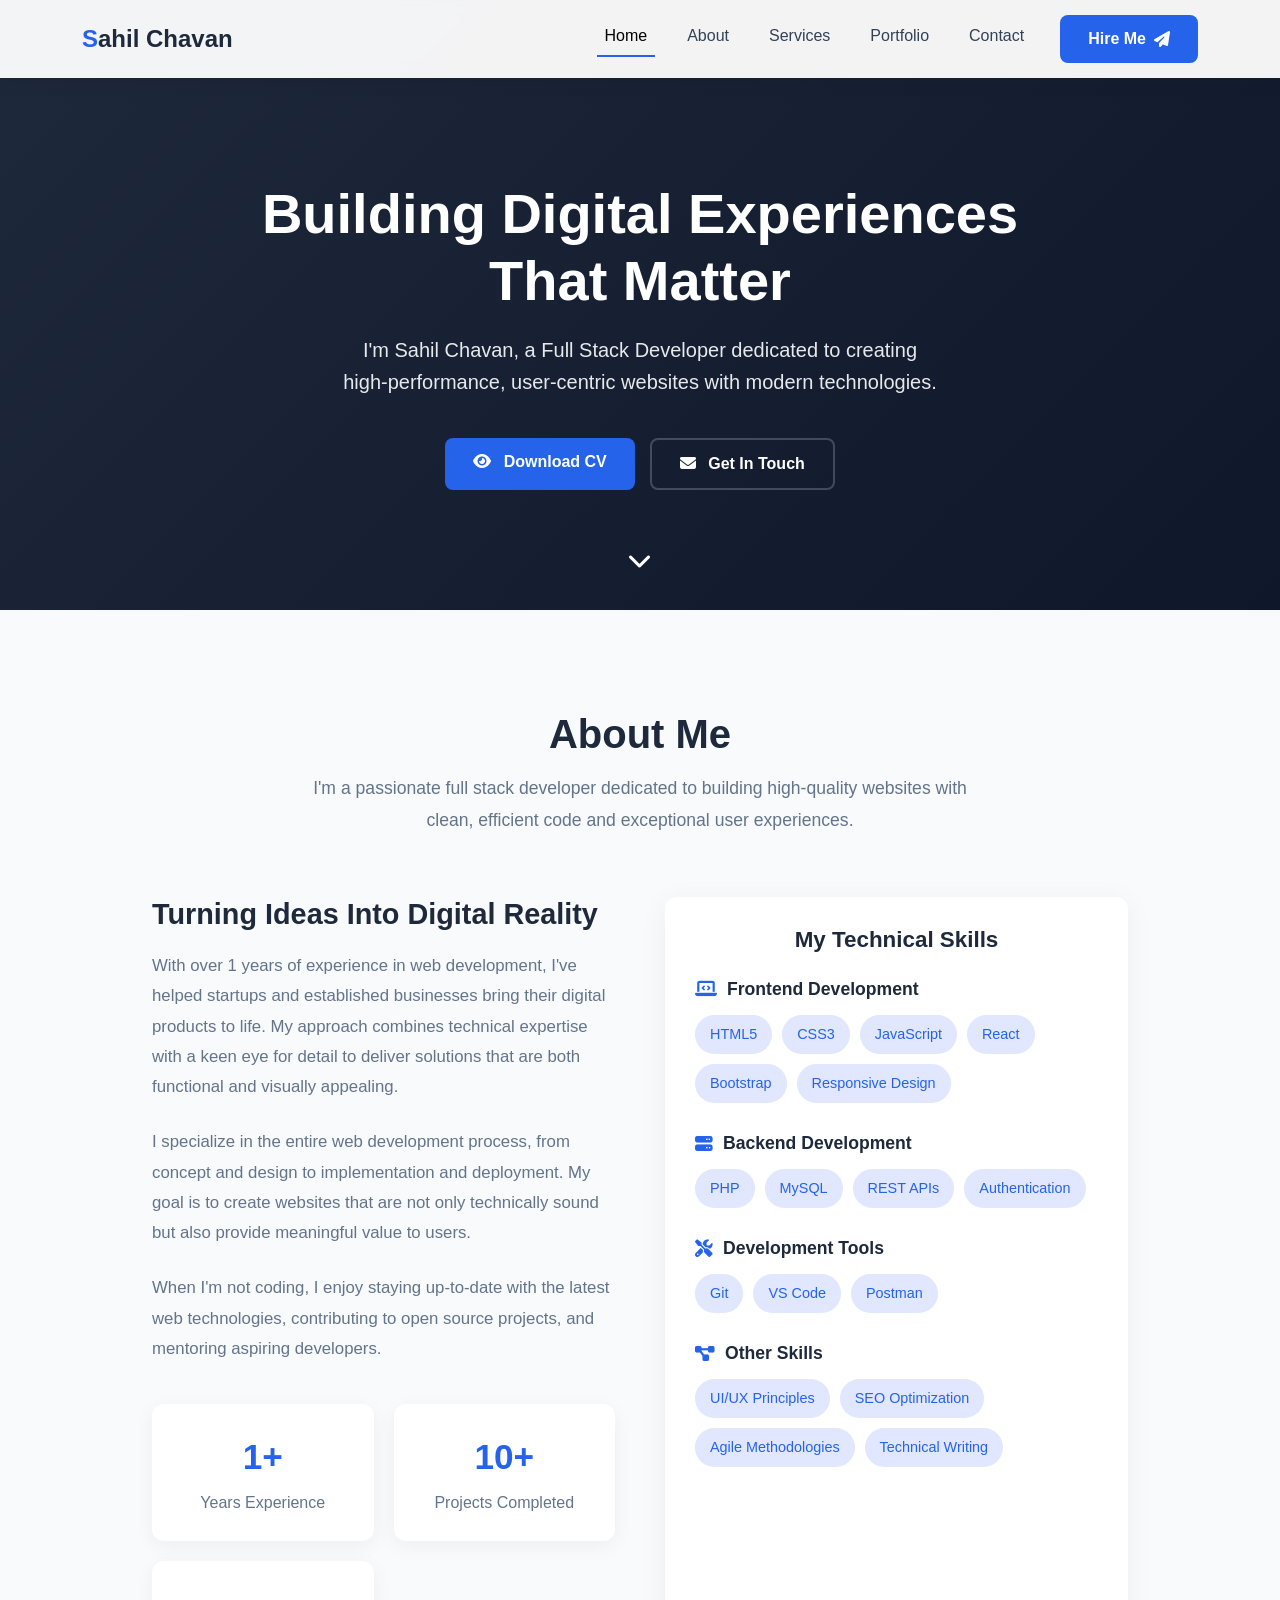
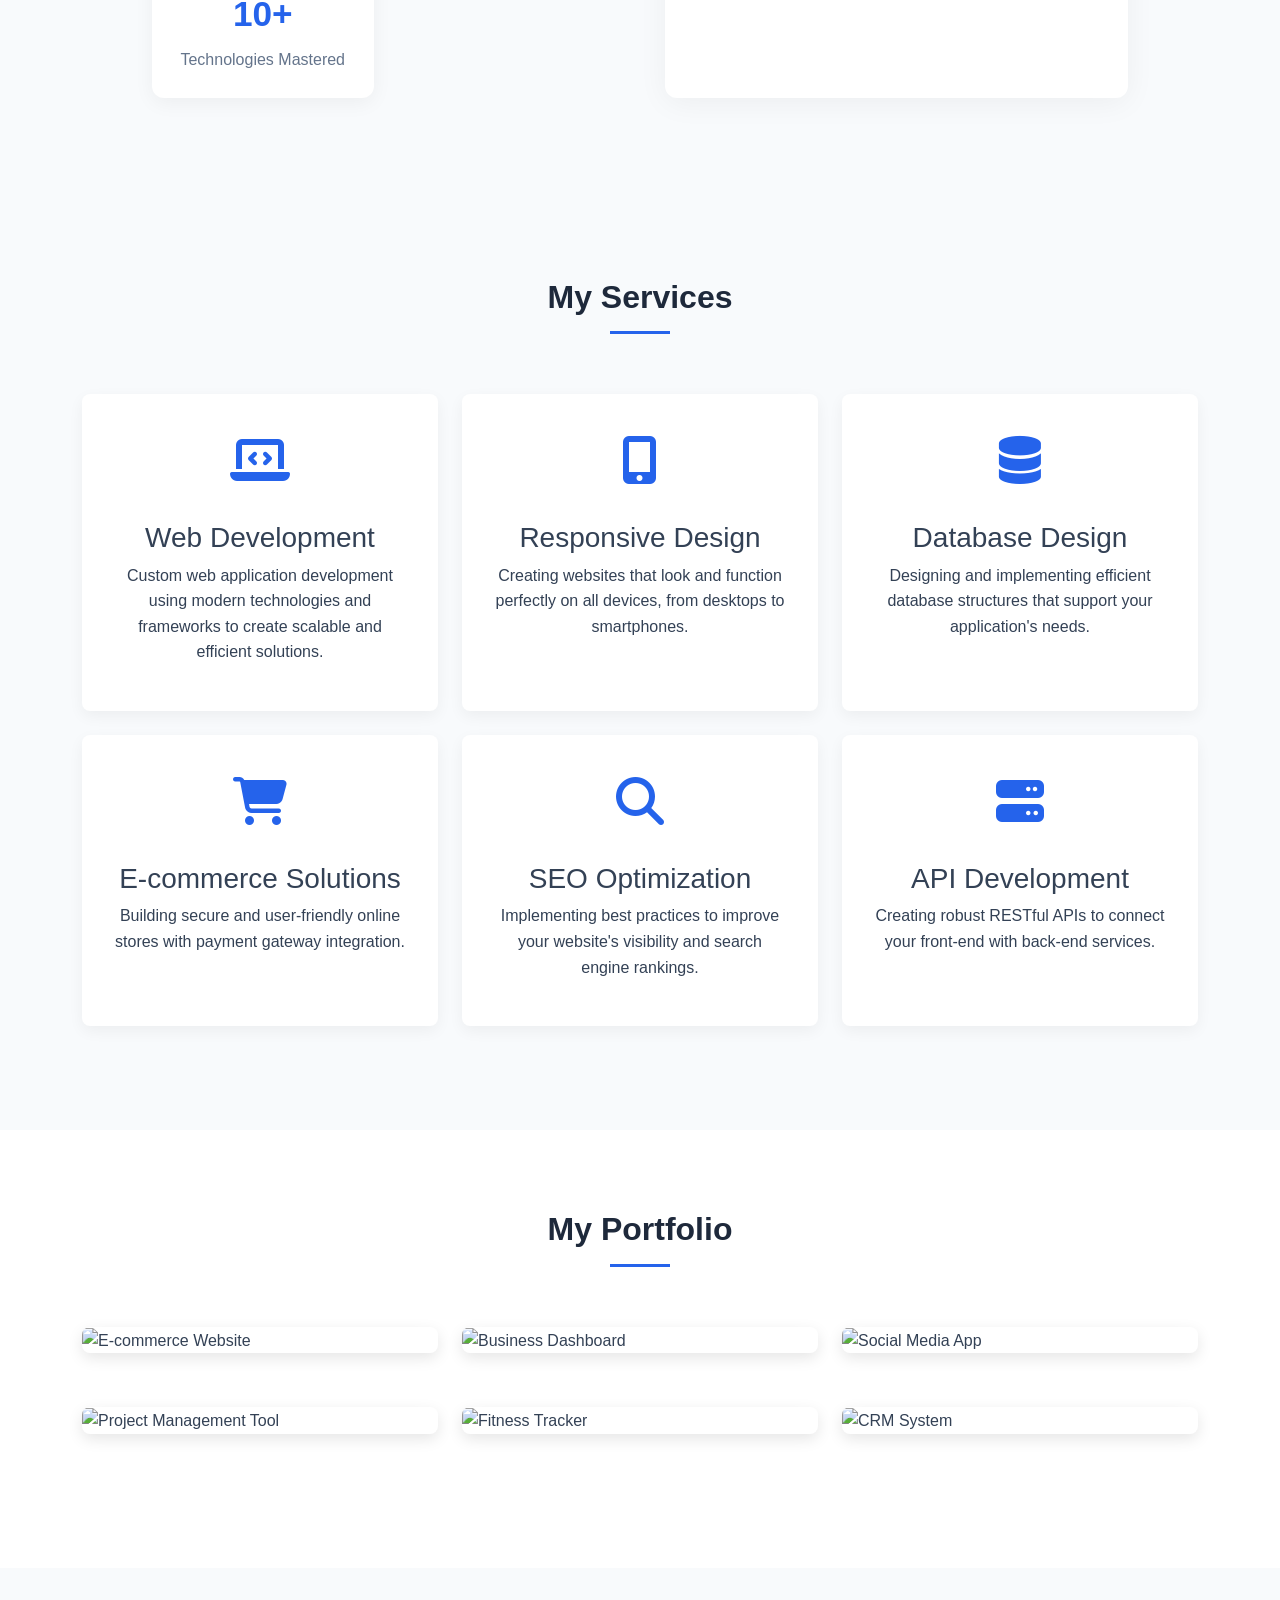
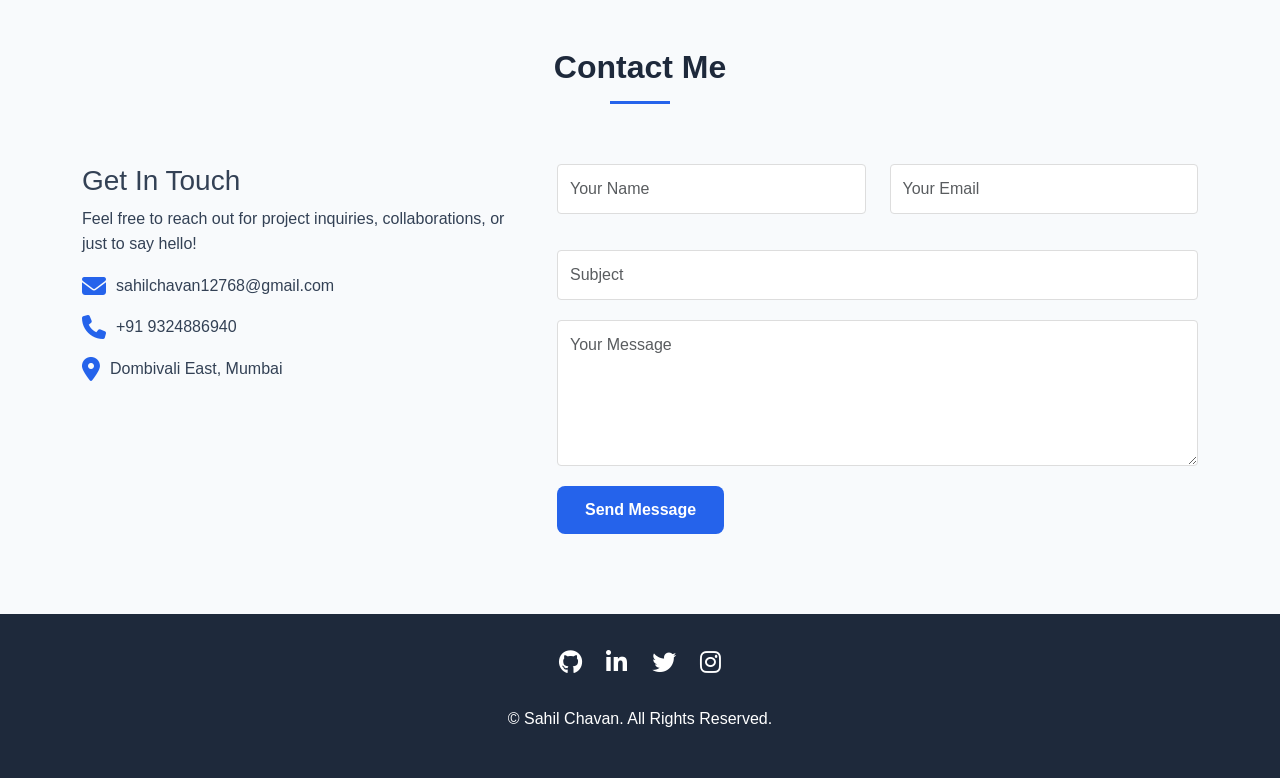
==== index.html @ 3f761299 "Update index.html" ====
<!DOCTYPE html>
<html lang="en">
<head>
    <meta charset="UTF-8">
    <meta name="viewport" content="width=device-width, initial-scale=1.0">
    <title>Sahil Chavan | Full Stack Web Developer</title>
    <link rel="stylesheet" href="https://cdnjs.cloudflare.com/ajax/libs/font-awesome/6.4.0/css/all.min.css">
    <link href="https://cdn.jsdelivr.net/npm/bootstrap@5.3.0/dist/css/bootstrap.min.css" rel="stylesheet">
    <link rel="shortcut icon" href="favicon.ico" type="image/x-icon">
    <style>
        :root {
            --primary-color: #3498db;
            --secondary-color: #2c3e50;
            --accent-color: #e74c3c;
            --light-color: #ecf0f1;
            --dark-color: #2c3e50;
        }
        
        body {
            font-family: 'Segoe UI', Tahoma, Geneva, Verdana, sans-serif;
            line-height: 1.6;
            color: #333;
            background-color: #f9f9f9;
        }
        
        :root {
            --primary-color: #2563eb;
            --secondary-color: #1e293b;
            --accent-color: #ef4444;
            --light-color: #f8fafc;
            --dark-color: #0f172a;
            --text-color: #334155;
            --text-light: #64748b;
        }
        
        body {
            font-family: 'Inter', -apple-system, BlinkMacSystemFont, 'Segoe UI', Roboto, Oxygen, Ubuntu, Cantarell, sans-serif;
            line-height: 1.6;
            color: var(--text-color);
            background-color: #ffffff;
            overflow-x: hidden;
        }
        
        /* Improved Navbar */
        .navbar {
            background-color: rgba(255, 255, 255, 0.95);
            box-shadow: 0 2px 20px rgba(0, 0, 0, 0.08);
            padding: 15px 0;
            position: fixed;
            width: 100%;
            top: 0;
            z-index: 1000;
            backdrop-filter: blur(8px);
            -webkit-backdrop-filter: blur(8px);
            transition: all 0.3s ease;
        }
        
        .navbar.scrolled {
            padding: 10px 0;
            box-shadow: 0 4px 30px rgba(0, 0, 0, 0.1);
        }
        
        .navbar-brand {
            font-weight: 700;
            color: var(--secondary-color);
            font-size: 1.5rem;
            display: flex;
            align-items: center;
        }
        
        .navbar-brand span {
            color: var(--primary-color);
        }
        
        .nav-link {
            color: var(--text-color);
            font-weight: 500;
            margin: 0 12px;
            transition: all 0.3s;
            position: relative;
            padding: 8px 0;
        }
        
        .nav-link::after {
            content: '';
            position: absolute;
            width: 0;
            height: 2px;
            background: var(--primary-color);
            bottom: 0;
            left: 0;
            transition: width 0.3s;
        }
        
        .nav-link:hover, .nav-link.active {
            color: var(--primary-color);
        }
        
        .nav-link:hover::after, .nav-link.active::after {
            width: 100%;
        }
        
        .navbar-toggler {
            border: none;
            padding: 0.5rem;
        }
        
        .navbar-toggler:focus {
            box-shadow: none;
        }
        
        /* Enhanced Hero Section */
        .hero {
            background: linear-gradient(135deg, var(--secondary-color), var(--dark-color));
            color: white;
            padding: 180px 0 120px;
            text-align: center;
            position: relative;
            overflow: hidden;
        }
        
        .hero::before {
            content: '';
            position: absolute;
            top: 0;
            left: 0;
            width: 100%;
            height: 100%;
            background: url('https://images.unsplash.com/photo-1467232004584-a241de8bcf5d?ixlib=rb-4.0.3&ixid=M3wxMjA3fDB8MHxwaG90by1wYWdlfHx8fGVufDB8fHx8fA%3D%3D&auto=format&fit=crop&w=1469&q=80') no-repeat center center/cover;
            opacity: 0.15;
            z-index: 0;
        }
        
        .hero-content {
            position: relative;
            z-index: 1;
            max-width: 800px;
            margin: 0 auto;
        }
        
        .hero h1 {
            font-size: 3.5rem;
            font-weight: 800;
            margin-bottom: 20px;
            line-height: 1.2;
        }
        
        .hero p {
            font-size: 1.25rem;
            color: rgba(255, 255, 255, 0.9);
            margin: 0 auto 40px;
            max-width: 600px;
        }
        
        .hero-buttons {
            display: flex;
            gap: 15px;
            justify-content: center;
            flex-wrap: wrap;
        }
        
        .btn {
            padding: 12px 28px;
            font-weight: 600;
            border-radius: 8px;
            transition: all 0.3s;
            border: none;
        }
        
        .btn-primary {
            background-color: var(--primary-color);
            color: white;
        }
        
        .btn-primary:hover {
            background-color: #1d4ed8;
            transform: translateY(-2px);
            box-shadow: 0 10px 20px rgba(37, 99, 235, 0.2);
        }
        
        .btn-outline-light {
            background-color: transparent;
            color: white;
            border: 2px solid rgba(255, 255, 255, 0.2);
        }
        
        .btn-outline-light:hover {
            background-color: rgba(255, 255, 255, 0.1);
            border-color: white;
            transform: translateY(-2px);
        }
        
        /* Scroll indicator */
        .scroll-indicator {
            position: absolute;
            bottom: -90px;
            left: 50%;
            transform: translateX(-50%);
            color: white;
            font-size: 1.5rem;
            animation: bounce 2s infinite;
        }
        
        @keyframes bounce {
            0%, 20%, 50%, 80%, 100% {
                transform: translateY(0) translateX(-50%);
            }
            40% {
                transform: translateY(-20px) translateX(-50%);
            }
            60% {
                transform: translateY(-10px) translateX(-50%);
            }
        }
        
        .section-title {
            text-align: center;
            margin-bottom: 60px;
            position: relative;
        }
        
        .section-title h2 {
            font-weight: 700;
            color: var(--secondary-color);
            display: inline-block;
            padding-bottom: 10px;
        }
        
        .section-title h2::after {
            content: '';
            position: absolute;
            width: 60px;
            height: 3px;
            background-color: var(--primary-color);
            bottom: 0;
            left: 50%;
            transform: translateX(-50%);
        }
        
        .about {
            padding: 100px 0;
            background-color: #f8fafc;
        }

        .about-container {
            max-width: 1000px;
            margin: 0 auto;
        }

        .about-header {
            text-align: center;
            margin-bottom: 60px;
        }

        .about-header h2 {
            font-size: 2.5rem;
            color: var(--secondary-color);
            margin-bottom: 15px;
            font-weight: 700;
        }

        .about-header p {
            color: var(--text-light);
            font-size: 1.1rem;
            max-width: 700px;
            margin: 0 auto;
            line-height: 1.8;
        }

        .about-content {
            display: grid;
            grid-template-columns: 1fr 1fr;
            gap: 50px;
        }

        .about-text h3 {
            font-size: 1.8rem;
            color: var(--secondary-color);
            margin-bottom: 20px;
            font-weight: 700;
        }

        .about-text p {
            color: var(--text-light);
            margin-bottom: 25px;
            font-size: 1.05rem;
            line-height: 1.8;
        }

        .skills-container {
            background: white;
            border-radius: 12px;
            padding: 30px;
            box-shadow: 0 5px 30px rgba(0, 0, 0, 0.05);
        }

        .skills-container h4 {
            font-size: 1.4rem;
            margin-bottom: 25px;
            color: var(--secondary-color);
            font-weight: 600;
            text-align: center;
        }

        .skill-category {
            margin-bottom: 30px;
        }

        .skill-category h5 {
            font-size: 1.1rem;
            color: var(--secondary-color);
            margin-bottom: 15px;
            font-weight: 600;
            display: flex;
            align-items: center;
        }

        .skill-category h5 i {
            margin-right: 10px;
            color: var(--primary-color);
        }

        .skill-tags {
            display: flex;
            flex-wrap: wrap;
            gap: 10px;
        }

        .skill-tag {
            background-color: #e0e7ff;
            color: var(--primary-color);
            padding: 8px 15px;
            border-radius: 20px;
            font-size: 0.9rem;
            font-weight: 500;
            transition: all 0.3s;
        }

        .skill-tag:hover {
            background-color: var(--primary-color);
            color: white;
            transform: translateY(-2px);
        }

        .experience-cards {
            display: grid;
            grid-template-columns: 1fr 1fr;
            gap: 20px;
            margin-top: 40px;
        }

        .experience-card {
            background: white;
            border-radius: 12px;
            padding: 25px;
            box-shadow: 0 5px 20px rgba(0, 0, 0, 0.05);
            text-align: center;
            transition: transform 0.3s;
        }

        .experience-card:hover {
            transform: translateY(-5px);
        }

        .experience-number {
            font-size: 2.2rem;
            font-weight: 700;
            color: var(--primary-color);
            margin-bottom: 5px;
        }

        .experience-text {
            font-size: 1rem;
            color: var(--text-light);
            font-weight: 500;
        }

        @media (max-width: 992px) {
            .about-content {
                grid-template-columns: 1fr;
            }
            
            .experience-cards {
                grid-template-columns: 1fr;
            }
        }

        @media (max-width: 768px) {
            .about-header h2 {
                font-size: 2rem;
            }
            
            .about-header p {
                font-size: 1rem;
            }
        }
        
        .services {
            background-color: var(--light-color);
            padding: 80px 0;
        }
        
        .service-card {
            background-color: white;
            border-radius: 8px;
            padding: 30px;
            box-shadow: 0 5px 15px rgba(0, 0, 0, 0.05);
            transition: transform 0.3s, box-shadow 0.3s;
            height: 100%;
            text-align: center;
        }
        
        .service-card:hover {
            transform: translateY(-10px);
            box-shadow: 0 15px 30px rgba(0, 0, 0, 0.1);
        }
        
        .service-icon {
            font-size: 3rem;
            color: var(--primary-color);
            margin-bottom: 20px;
        }
        
        .portfolio {
            padding: 80px 0;
        }
        
        .portfolio-item {
            position: relative;
            overflow: hidden;
            border-radius: 8px;
            margin-bottom: 30px;
            box-shadow: 0 5px 15px rgba(0, 0, 0, 0.1);
        }
        
        .portfolio-img {
            width: 100%;
            height: 250px;
            object-fit: cover;
            transition: transform 0.5s;
        }
        
        .portfolio-overlay {
            position: absolute;
            top: 0;
            left: 0;
            width: 100%;
            height: 100%;
            background: rgba(52, 152, 219, 0.9);
            display: flex;
            flex-direction: column;
            justify-content: center;
            align-items: center;
            opacity: 0;
            transition: opacity 0.3s;
            color: white;
            padding: 20px;
            text-align: center;
        }
        
        .portfolio-item:hover .portfolio-overlay {
            opacity: 1;
        }
        
        .portfolio-item:hover .portfolio-img {
            transform: scale(1.1);
        }
        
        .contact {
            background-color: var(--light-color);
            padding: 80px 0;
        }
        
        .contact-info {
            margin-bottom: 30px;
        }
        
        .contact-icon {
            font-size: 1.5rem;
            color: var(--primary-color);
            margin-right: 10px;
        }
        
        .form-control {
            padding: 12px;
            margin-bottom: 20px;
            border: 1px solid #ddd;
            border-radius: 4px;
        }
        
        footer {
            background-color: var(--secondary-color);
            color: white;
            padding: 30px 0;
            text-align: center;
        }
        
        .social-icons a {
            color: white;
            font-size: 1.5rem;
            margin: 0 10px;
            transition: color 0.3s;
        }
        
        .social-icons a:hover {
            color: var(--primary-color);
        }
        
        @media (max-width: 992px) {
            .hero h1 {
                font-size: 2.8rem;
            }
            
            .hero p {
                font-size: 1.1rem;
            }
        }
        
        @media (max-width: 768px) {
            .navbar {
                padding: 12px 0;
            }
            
            .hero {
                padding: 150px 0 100px;
            }
            
            .hero h1 {
                font-size: 2.2rem;
            }
            
            .hero p {
                font-size: 1rem;
            }
            
            .hero-buttons {
                flex-direction: column;
                align-items: center;
            }
            
            .btn {
                width: 80%;
                max-width: 250px;
            }
        }
    </style>
</head>
<body>
    <!-- Navigation -->
    <nav class="navbar navbar-expand-lg">
        <div class="container">
            <a class="navbar-brand" href="#">
                <span>S</span> ahil Chavan
            </a>
            <button class="navbar-toggler" type="button" data-bs-toggle="collapse" data-bs-target="#navbarNav" aria-expanded="false" aria-label="Toggle navigation">
                <i class="fas fa-bars"></i>
            </button>
            <div class="collapse navbar-collapse" id="navbarNav">
                <ul class="navbar-nav ms-auto">
                    <li class="nav-item">
                        <a class="nav-link active" href="#home">Home</a>
                    </li>
                    <li class="nav-item">
                        <a class="nav-link" href="#about">About</a>
                    </li>
                    <li class="nav-item">
                        <a class="nav-link" href="#services">Services</a>
                    </li>
                    <li class="nav-item">
                        <a class="nav-link" href="#portfolio">Portfolio</a>
                    </li>
                    <li class="nav-item">
                        <a class="nav-link" href="#contact">Contact</a>
                    </li>
                    <li class="nav-item ms-lg-3">
                        <a href="#contact" class="btn btn-primary d-inline-flex align-items-center">
                            Hire Me <i class="fas fa-paper-plane ms-2"></i>
                        </a>
                    </li>
                </ul>
            </div>
        </div>
    </nav>

    <!-- Hero Section -->
    <section id="home" class="hero">
        <div class="hero-content">
            <h1>Building Digital Experiences That Matter</h1>
            <p>I'm Sahil Chavan, a Full Stack Developer dedicated to creating high-performance, user-centric websites with modern technologies.</p>
            <div class="hero-buttons">
                <a href="./Sahil chavan CV.pdf" download="" class="btn btn-primary">
                    <i class="fas fa-eye me-2"></i> Download CV
                </a>
                <a href="#contact" class="btn btn-outline-light">
                    <i class="fas fa-envelope me-2"></i> Get In Touch
                </a>
            </div>
            <div class="scroll-indicator">
                <i class="fas fa-chevron-down"></i>
            </div>
        </div>
    </section>

    <!-- About Section -->
    <section id="about" class="about">
        <div class="container about-container">
            <div class="about-header">
                <h2>About Me</h2>
                <p>I'm a passionate full stack developer dedicated to building high-quality websites with clean, efficient code and exceptional user experiences.</p>
            </div>
            
            <div class="about-content">
                <div class="about-text">
                    <h3>Turning Ideas Into Digital Reality</h3>
                    <p>With over 1 years of experience in web development, I've helped startups and established businesses bring their digital products to life. My approach combines technical expertise with a keen eye for detail to deliver solutions that are both functional and visually appealing.</p>
                    <p>I specialize in the entire web development process, from concept and design to implementation and deployment. My goal is to create websites that are not only technically sound but also provide meaningful value to users.</p>
                    <p>When I'm not coding, I enjoy staying up-to-date with the latest web technologies, contributing to open source projects, and mentoring aspiring developers.</p>
                    
                    <div class="experience-cards">
                        <div class="experience-card">
                            <div class="experience-number">1+</div>
                            <div class="experience-text">Years Experience</div>
                        </div>
                        <div class="experience-card">
                            <div class="experience-number">10+</div>
                            <div class="experience-text">Projects Completed</div>
                        </div>
                        <div class="experience-card">
                            <div class="experience-number">10+</div>
                            <div class="experience-text">Technologies Mastered</div>
                        </div>
                    </div>
                </div>
                
                <div class="skills-container">
                    <h4>My Technical Skills</h4>
                    
                    <div class="skill-category">
                        <h5><i class="fas fa-laptop-code"></i> Frontend Development</h5>
                        <div class="skill-tags">
                            <span class="skill-tag">HTML5</span>
                            <span class="skill-tag">CSS3</span>
                            <span class="skill-tag">JavaScript</span>
                            <span class="skill-tag">React</span>
                            <span class="skill-tag">Bootstrap</span>
                            <span class="skill-tag">Responsive Design</span>
                        </div>
                    </div>
                    
                    <div class="skill-category">
                        <h5><i class="fas fa-server"></i> Backend Development</h5>
                        <div class="skill-tags">
                            <span class="skill-tag">PHP</span>
                            <span class="skill-tag">MySQL</span>
                            <span class="skill-tag">REST APIs</span>
                            <span class="skill-tag">Authentication</span>
                        </div>
                    </div>
                    
                    <div class="skill-category">
                        <h5><i class="fas fa-tools"></i> Development Tools</h5>
                        <div class="skill-tags">
                            <span class="skill-tag">Git</span>
                            <span class="skill-tag">VS Code</span>
                            <span class="skill-tag">Postman</span>
                        </div>
                    </div>
                    
                    <div class="skill-category">
                        <h5><i class="fas fa-project-diagram"></i> Other Skills</h5>
                        <div class="skill-tags">
                            <span class="skill-tag">UI/UX Principles</span>
                            <span class="skill-tag">SEO Optimization</span>
                            <span class="skill-tag">Agile Methodologies</span>
                            <span class="skill-tag">Technical Writing</span>
                        </div>
                    </div>
                </div>
            </div>
        </div>
    </section>

    <!-- Services Section -->
    <section id="services" class="services">
        <div class="container">
            <div class="section-title">
                <h2>My Services</h2>
            </div>
            <div class="row">
                <div class="col-md-4 mb-4">
                    <div class="service-card">
                        <div class="service-icon">
                            <i class="fas fa-laptop-code"></i>
                        </div>
                        <h3>Web Development</h3>
                        <p>Custom web application development using modern technologies and frameworks to create scalable and efficient solutions.</p>
                    </div>
                </div>
                <div class="col-md-4 mb-4">
                    <div class="service-card">
                        <div class="service-icon">
                            <i class="fas fa-mobile-alt"></i>
                        </div>
                        <h3>Responsive Design</h3>
                        <p>Creating websites that look and function perfectly on all devices, from desktops to smartphones.</p>
                    </div>
                </div>
                <div class="col-md-4 mb-4">
                    <div class="service-card">
                        <div class="service-icon">
                            <i class="fas fa-database"></i>
                        </div>
                        <h3>Database Design</h3>
                        <p>Designing and implementing efficient database structures that support your application's needs.</p>
                    </div>
                </div>
                <div class="col-md-4 mb-4">
                    <div class="service-card">
                        <div class="service-icon">
                            <i class="fas fa-shopping-cart"></i>
                        </div>
                        <h3>E-commerce Solutions</h3>
                        <p>Building secure and user-friendly online stores with payment gateway integration.</p>
                    </div>
                </div>
                <div class="col-md-4 mb-4">
                    <div class="service-card">
                        <div class="service-icon">
                            <i class="fas fa-search"></i>
                        </div>
                        <h3>SEO Optimization</h3>
                        <p>Implementing best practices to improve your website's visibility and search engine rankings.</p>
                    </div>
                </div>
                <div class="col-md-4 mb-4">
                    <div class="service-card">
                        <div class="service-icon">
                            <i class="fas fa-server"></i>
                        </div>
                        <h3>API Development</h3>
                        <p>Creating robust RESTful APIs to connect your front-end with back-end services.</p>
                    </div>
                </div>
            </div>
        </div>
    </section>

    <!-- Portfolio Section -->
    <section id="portfolio" class="portfolio">
        <div class="container">
            <div class="section-title">
                <h2>My Portfolio</h2>
            </div>
            <div class="row">
                <div class="col-md-4 mb-4">
                    <div class="portfolio-item">
                        <img src="https://images.unsplash.com/photo-1551288049-bebda4e38f71?ixlib=rb-4.0.3&ixid=M3wxMjA3fDB8MHxwaG90by1wYWdlfHx8fGVufDB8fHx8fA%3D%3D&auto=format&fit=crop&w=1470&q=80" alt="E-commerce Website" class="portfolio-img">
                        <div class="portfolio-overlay">
                            <h3>E-commerce Platform</h3>
                            <p>A full-featured online store with product management, cart functionality, and secure checkout.</p>
                            <p>Technologies: HTML, CSS, JAVASCRIPT, BOOTSTRAP, PHP, MYSQL</p>
                        </div>
                    </div>
                </div>
                <div class="col-md-4 mb-4">
                    <div class="portfolio-item">
                        <img src="https://images.unsplash.com/photo-1460925895917-afdab827c52f?ixlib=rb-4.0.3&ixid=M3wxMjA3fDB8MHxwaG90by1wYWdlfHx8fGVufDB8fHx8fA%3D%3D&auto=format&fit=crop&w=1415&q=80" alt="Business Dashboard" class="portfolio-img">
                        <div class="portfolio-overlay">
                            <h3>Business Analytics Dashboard</h3>
                            <p>Interactive dashboard for visualizing business metrics and KPIs with real-time data.</p>
                            <p>Technologies: JavaScript, PHP, MySQL, Chart.js</p>
                        </div>
                    </div>
                </div>
                <div class="col-md-4 mb-4">
                    <div class="portfolio-item">
                        <img src="https://images.unsplash.com/photo-1547658719-da2b51169166?ixlib=rb-4.0.3&ixid=M3wxMjA3fDB8MHxwaG90by1wYWdlfHx8fGVufDB8fHx8fA%3D%3D&auto=format&fit=crop&w=1528&q=80" alt="Social Media App" class="portfolio-img">
                        <div class="portfolio-overlay">
                            <h3>Social Media Application</h3>
                            <p>A platform for connecting users with shared interests and enabling content sharing.</p>
                            <p>Technologies: React, Firebase, Bootstrap</p>
                        </div>
                    </div>
                </div>
                <div class="col-md-4 mb-4">
                    <div class="portfolio-item">
                        <img src="https://images.unsplash.com/photo-1522542550221-31fd19575a2d?ixlib=rb-4.0.3&ixid=M3wxMjA3fDB8MHxwaG90by1wYWdlfHx8fGVufDB8fHx8fA%3D%3D&auto=format&fit=crop&w=1470&q=80" alt="Project Management Tool" class="portfolio-img">
                        <div class="portfolio-overlay">
                            <h3>Project Management Tool</h3>
                            <p>A collaborative platform for teams to manage tasks, deadlines, and project workflows.</p>
                            <p>Technologies: Vue.js, Laravel, MySQL</p>
                        </div>
                    </div>
                </div>
                <div class="col-md-4 mb-4">
                    <div class="portfolio-item">
                        <img src="https://images.unsplash.com/photo-1526628953301-3e589a6a8b74?ixlib=rb-4.0.3&ixid=M3wxMjA3fDB8MHxwaG90by1wYWdlfHx8fGVufDB8fHx8fA%3D%3D&auto=format&fit=crop&w=1403&q=80" alt="Fitness Tracker" class="portfolio-img">
                        <div class="portfolio-overlay">
                            <h3>Fitness Tracker App</h3>
                            <p>An application for tracking workouts, nutrition, and fitness progress over time.</p>
                            <p>Technologies: React Native, Node.js, MongoDB</p>
                        </div>
                    </div>
                </div>
                <div class="col-md-4 mb-4">
                    <div class="portfolio-item">
                        <img src="https://images.unsplash.com/photo-1551434678-e076c223a692?ixlib=rb-4.0.3&ixid=M3wxMjA3fDB8MHxwaG90by1wYWdlfHx8fGVufDB8fHx8fA%3D%3D&auto=format&fit=crop&w=1470&q=80" alt="CRM System" class="portfolio-img">
                        <div class="portfolio-overlay">
                            <h3>CRM System</h3>
                            <p>A customer relationship management system for businesses to track interactions.</p>
                            <p>Technologies: PHP, JavaScript, MySQL</p>
                        </div>
                    </div>
                </div>
            </div>
        </div>
    </section>

    <!-- Contact Section -->
    <section id="contact" class="contact">
        <div class="container">
            <div class="section-title">
                <h2>Contact Me</h2>
            </div>
            <div class="row">
                <div class="col-lg-5 mb-5">
                    <div class="contact-info">
                        <h3>Get In Touch</h3>
                        <p>Feel free to reach out for project inquiries, collaborations, or just to say hello!</p>
                        
                        <div class="d-flex align-items-center mb-3">
                            <i class="fas fa-envelope contact-icon"></i>
                            <span>sahilchavan12768@gmail.com</span>
                        </div>
                        <div class="d-flex align-items-center mb-3">
                            <i class="fas fa-phone contact-icon"></i>
                            <span>+91 9324886940</span>
                        </div>
                        <div class="d-flex align-items-center mb-3">
                            <i class="fas fa-map-marker-alt contact-icon"></i>
                            <span>Dombivali East, Mumbai</span>
                        </div>
                    </div>
                </div>
                <div class="col-lg-7">
                    <form id="contactForm">
                        <div class="row">
                            <div class="col-md-6 mb-3">
                                <input type="text" class="form-control" placeholder="Your Name" required>
                            </div>
                            <div class="col-md-6 mb-3">
                                <input type="email" class="form-control" placeholder="Your Email" required>
                            </div>
                        </div>
                        <div class="mb-3">
                            <input type="text" class="form-control" placeholder="Subject">
                        </div>
                        <div class="mb-3">
                            <textarea class="form-control" rows="5" placeholder="Your Message" required></textarea>
                        </div>
                        <button type="submit" class="btn btn-primary">Send Message</button>
                    </form>
                </div>
            </div>
        </div>
    </section>

    <!-- Footer -->
    <footer>
        <div class="container">
            <div class="social-icons mb-4">
                <a href="#"><i class="fab fa-github"></i></a>
                <a href="#"><i class="fab fa-linkedin-in"></i></a>
                <a href="#"><i class="fab fa-twitter"></i></a>
                <a href="#"><i class="fab fa-instagram"></i></a>
            </div>
            <p>&copy; Sahil Chavan. All Rights Reserved.</p>
        </div>
    </footer>

    <script src="https://cdn.jsdelivr.net/npm/bootstrap@5.3.0/dist/js/bootstrap.bundle.min.js"></script>
    <script>
            window.addEventListener('scroll', function() {
            const navbar = document.querySelector('.navbar');
            if (window.scrollY > 50) {
                navbar.classList.add('scrolled');
            } else {
                navbar.classList.remove('scrolled');
            }
        });
        
        // Set active nav link based on scroll position
        const sections = document.querySelectorAll('section');
        const navLinks = document.querySelectorAll('.nav-link');
        
        window.addEventListener('scroll', function() {
            let current = '';
            
            sections.forEach(section => {
                const sectionTop = section.offsetTop;
                const sectionHeight = section.clientHeight;
                
                if (pageYOffset >= sectionTop - 300) {
                    current = section.getAttribute('id');
                }
            });
            
            navLinks.forEach(link => {
                link.classList.remove('active');
                if (link.getAttribute('href') === `#${current}`) {
                    link.classList.add('active');
                }
            });
        });
        
        // Form submission handling
        document.getElementById('contactForm').addEventListener('submit', function(e) {
            e.preventDefault();
            alert('Thank you for your message! I will get back to you soon.');
            this.reset();
        });
        
        // Animate progress bars when scrolled into view
        function animateProgressBars() {
            const progressBars = document.querySelectorAll('.progress-bar');
            
            progressBars.forEach(bar => {
                const width = bar.style.width;
                bar.style.width = '0';
                
                setTimeout(() => {
                    bar.style.width = width;
                }, 100);
            });
        }
        
        // Intersection Observer for progress bars animation
        const observer = new IntersectionObserver((entries) => {
            entries.forEach(entry => {
                if (entry.isIntersecting) {
                    animateProgressBars();
                    observer.unobserve(entry.target);
                }
            });
        }, { threshold: 0.5 });
        
        observer.observe(document.querySelector('.about'));
    </script>
</body>
</html>
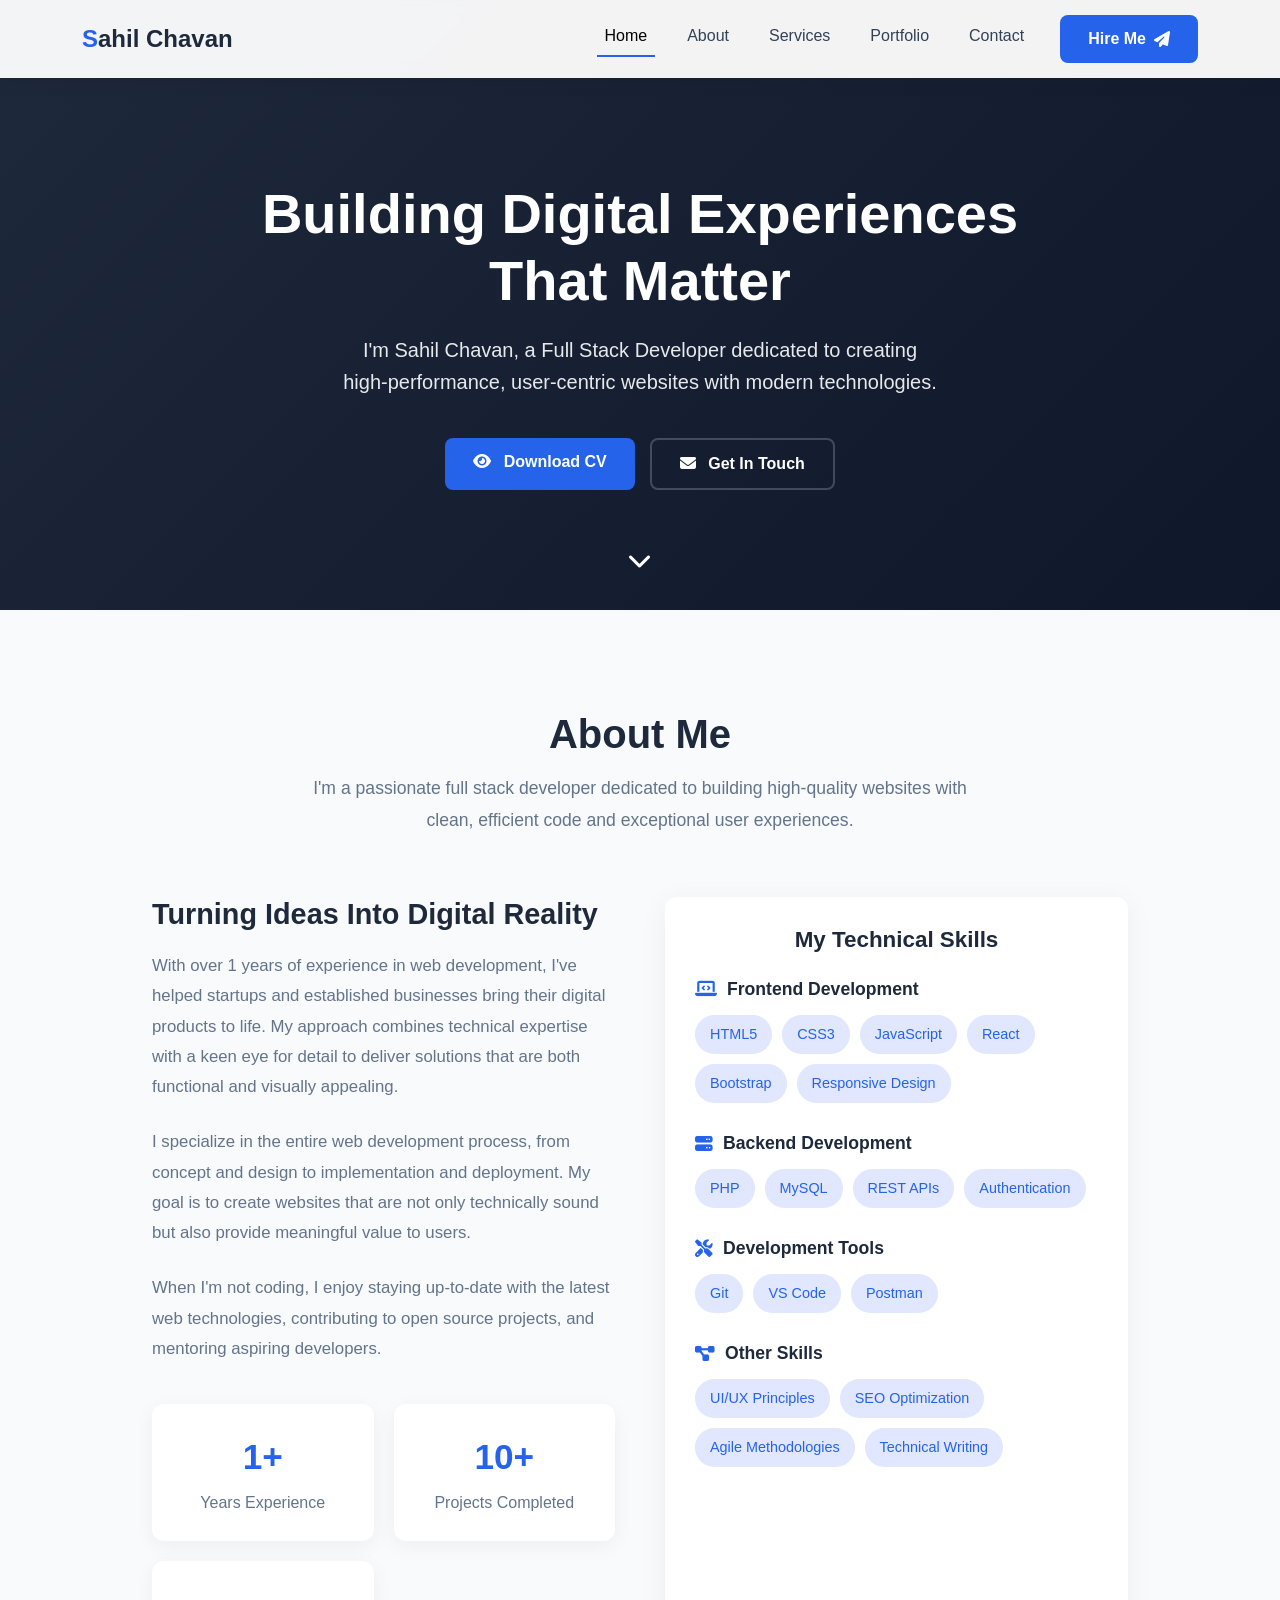
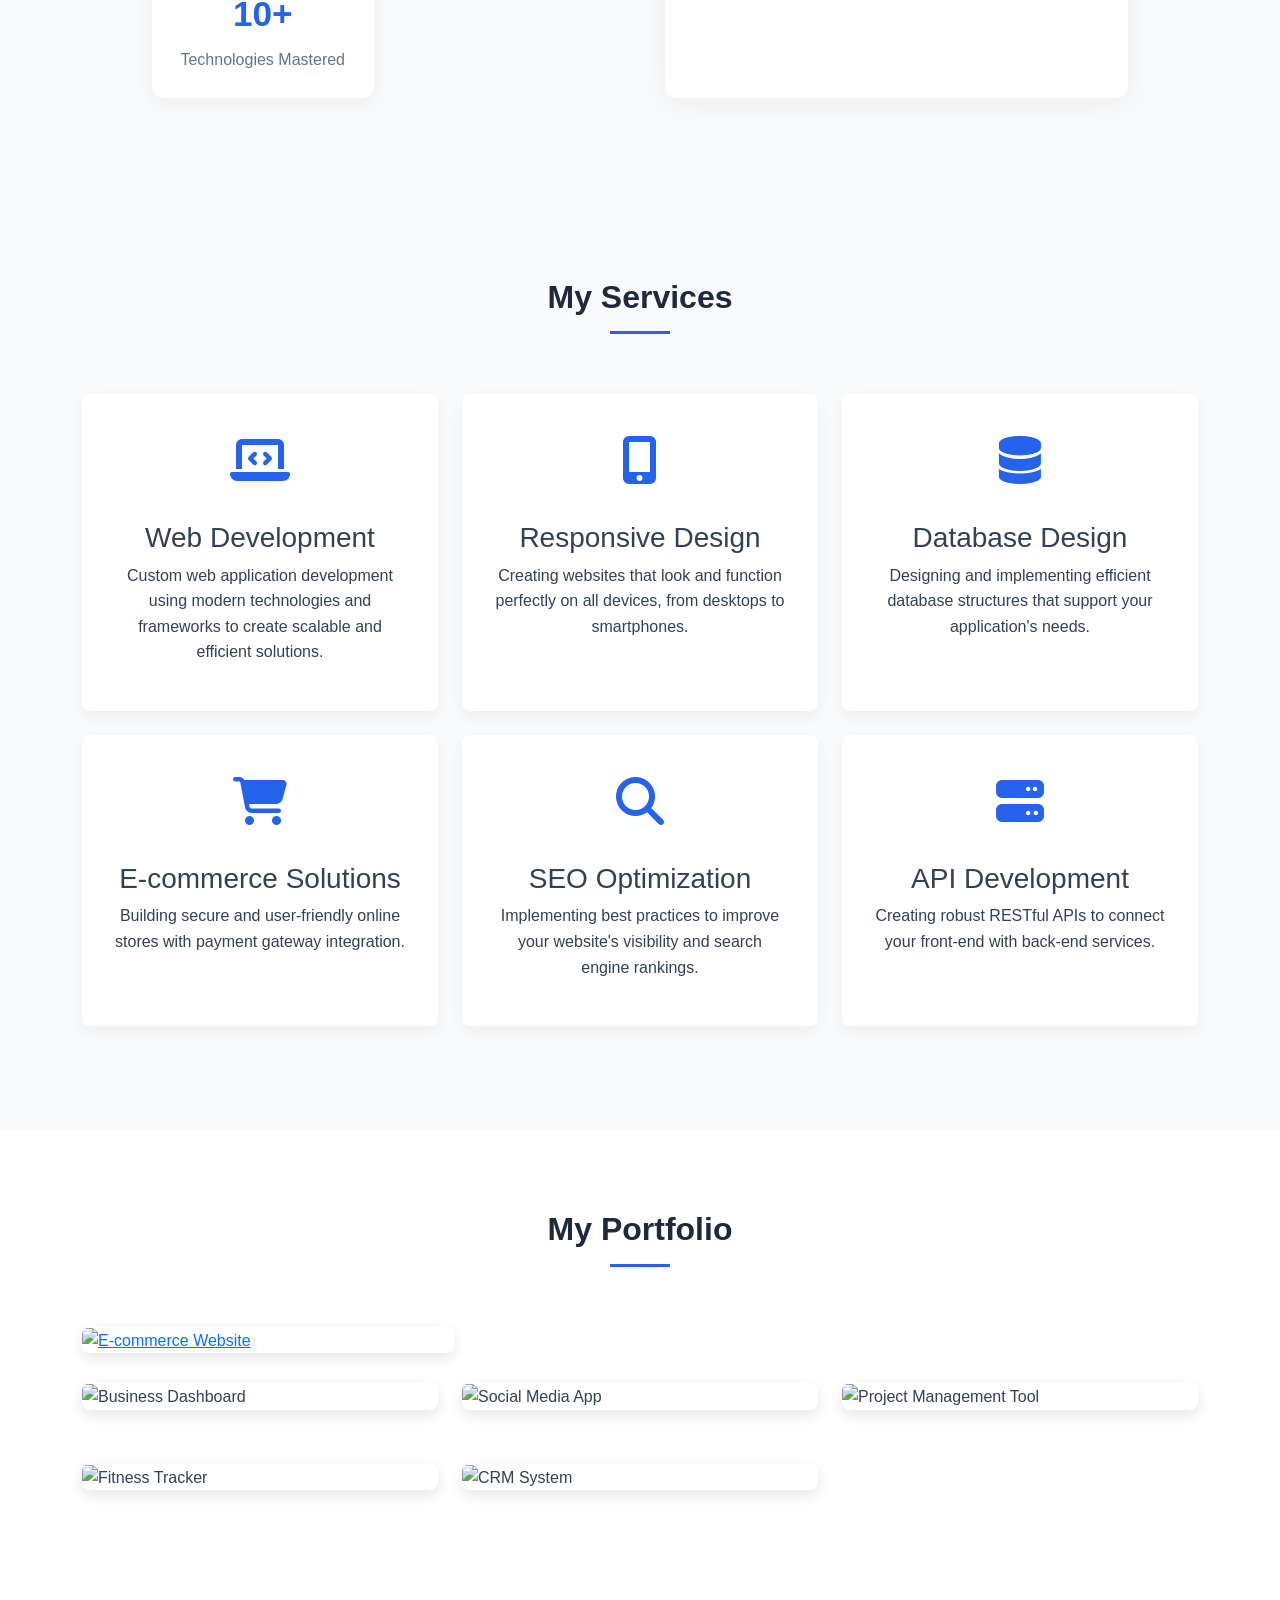
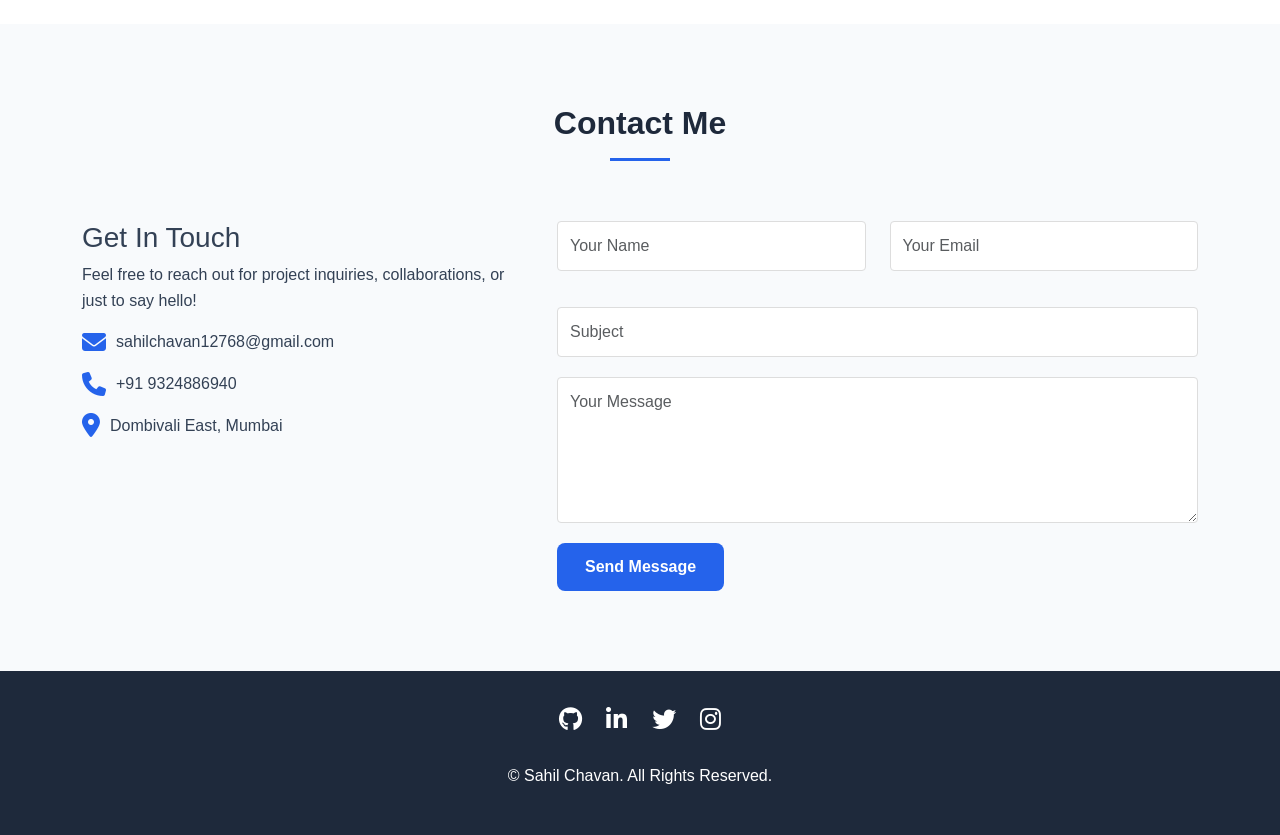
==== commit 565dd9dc: "Update index.html" ====
--- a/index.html
+++ b/index.html
@@ -752,6 +752,7 @@
                 <h2>My Portfolio</h2>
             </div>
             <div class="row">
+                <a href="https://sahilchavan-dev.github.io/Clothing-Brand/">
                 <div class="col-md-4 mb-4">
                     <div class="portfolio-item">
                         <img src="https://images.unsplash.com/photo-1551288049-bebda4e38f71?ixlib=rb-4.0.3&ixid=M3wxMjA3fDB8MHxwaG90by1wYWdlfHx8fGVufDB8fHx8fA%3D%3D&auto=format&fit=crop&w=1470&q=80" alt="E-commerce Website" class="portfolio-img">
@@ -762,6 +763,7 @@
                         </div>
                     </div>
                 </div>
+                </a>
                 <div class="col-md-4 mb-4">
                     <div class="portfolio-item">
                         <img src="https://images.unsplash.com/photo-1460925895917-afdab827c52f?ixlib=rb-4.0.3&ixid=M3wxMjA3fDB8MHxwaG90by1wYWdlfHx8fGVufDB8fHx8fA%3D%3D&auto=format&fit=crop&w=1415&q=80" alt="Business Dashboard" class="portfolio-img">
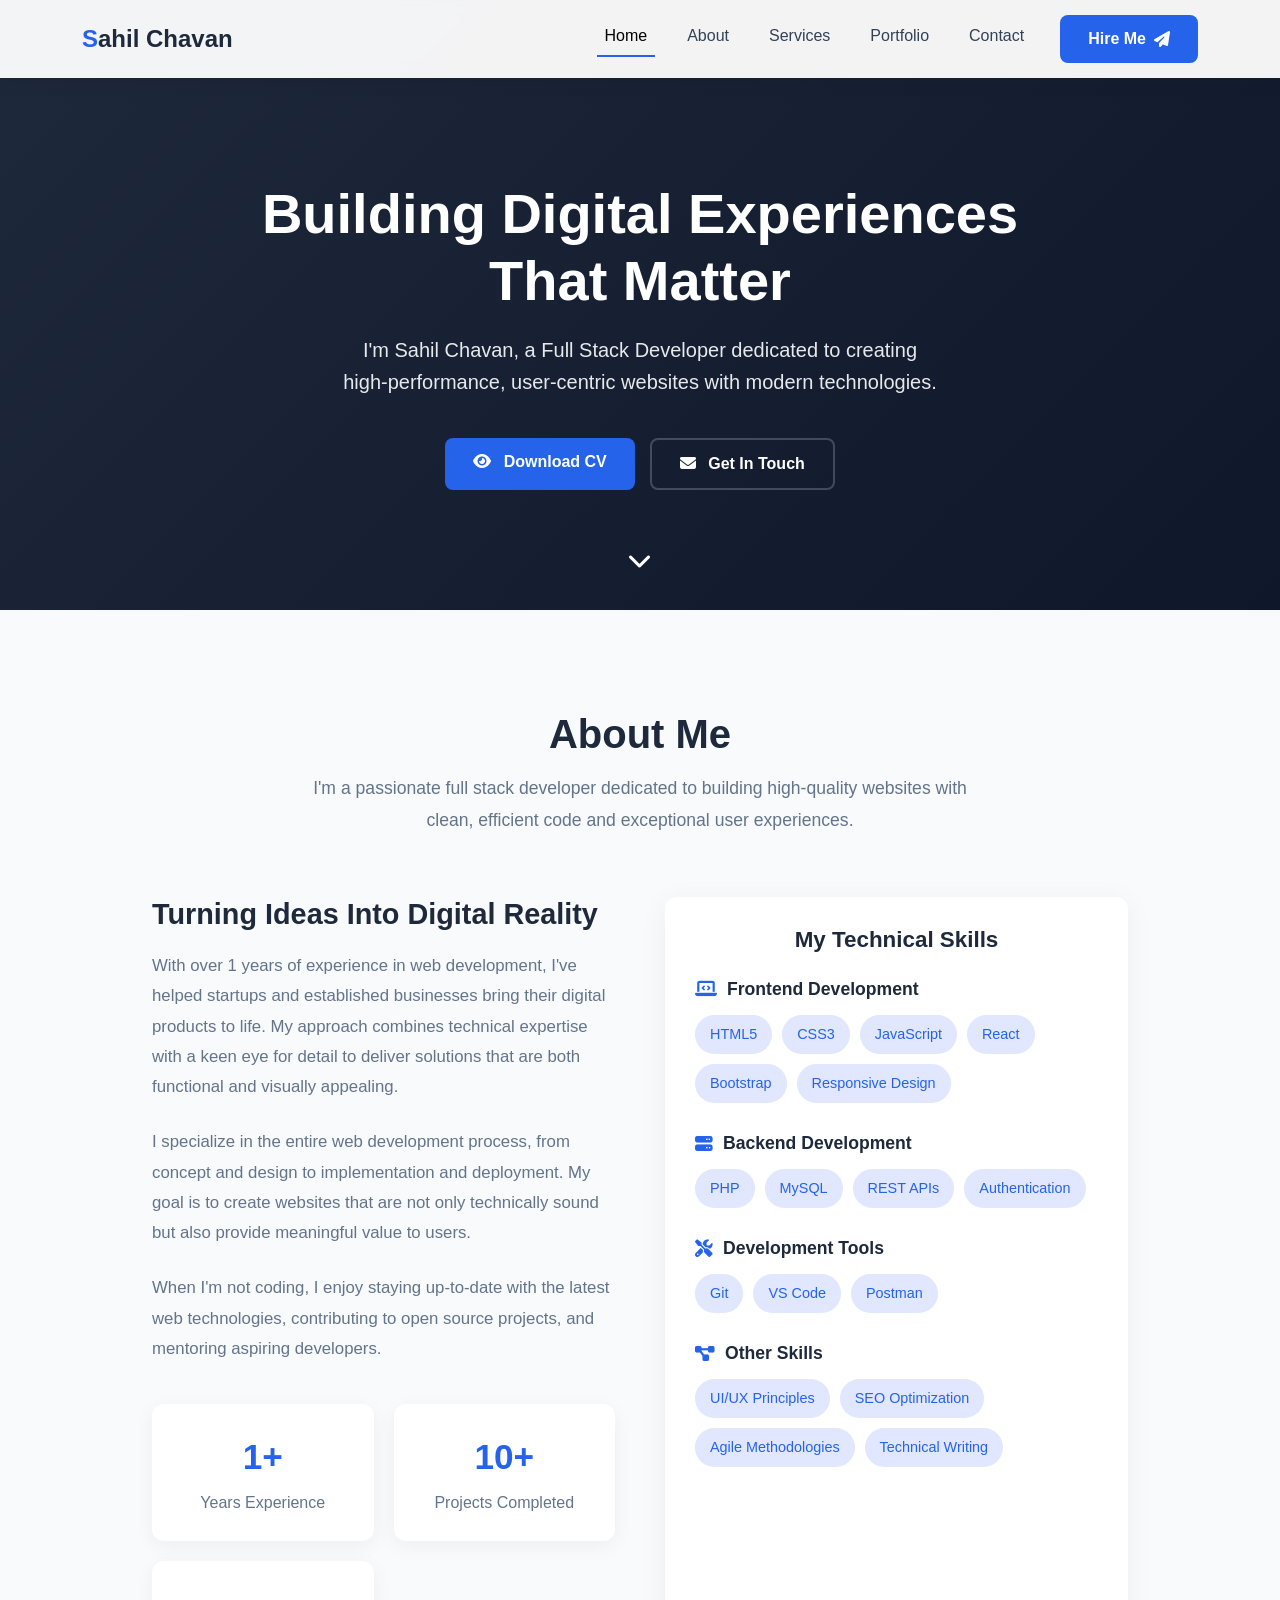
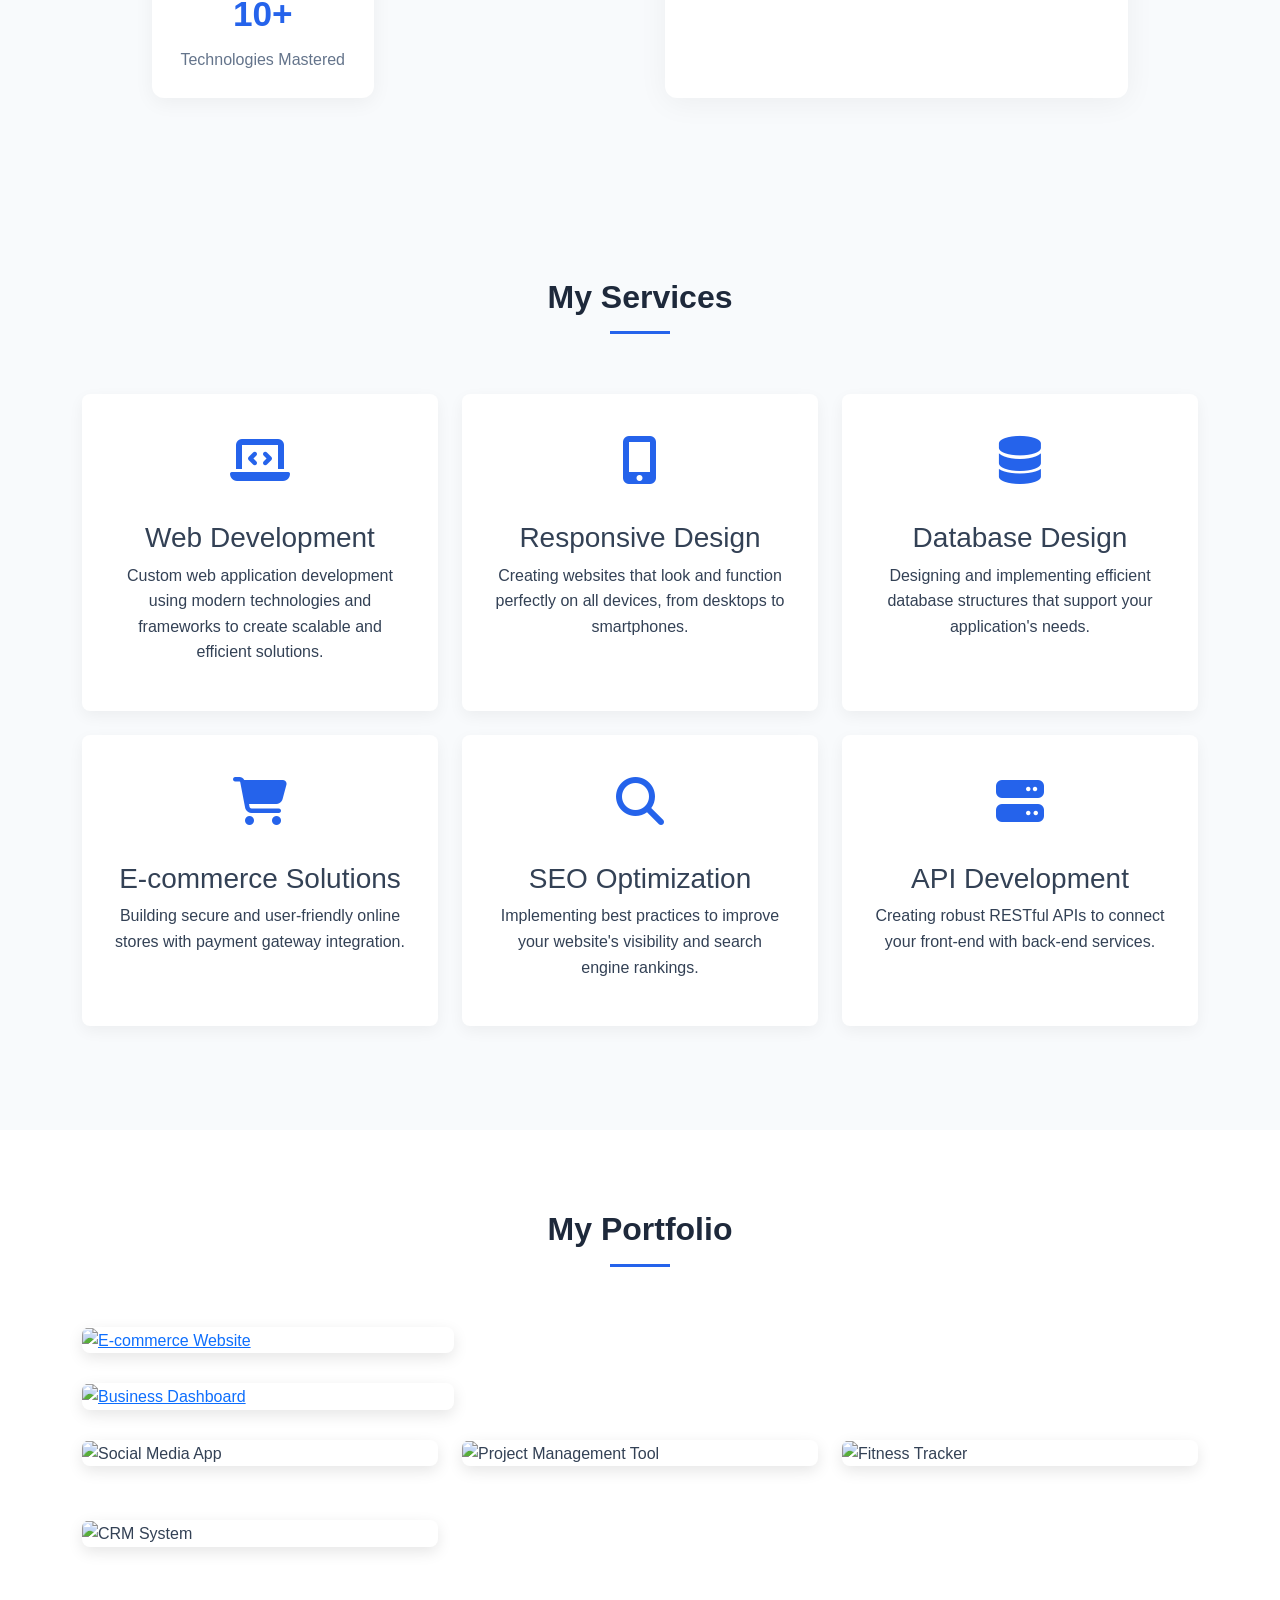
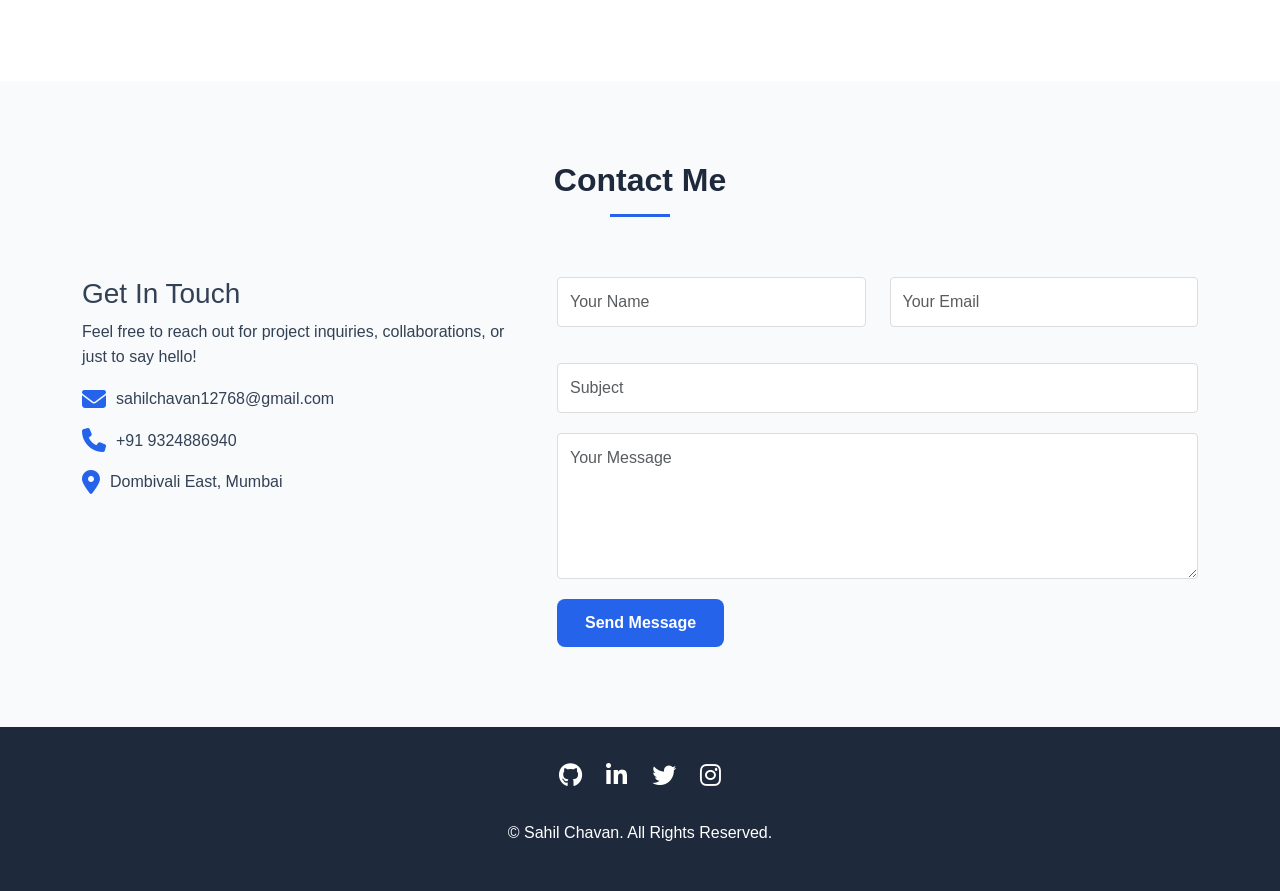
==== commit 20e2d425: "Update index.html" ====
--- a/index.html
+++ b/index.html
@@ -764,16 +764,18 @@
                     </div>
                 </div>
                 </a>
+                <a href="https://sahilchavan-dev.github.io/Travelling-Website/">
                 <div class="col-md-4 mb-4">
                     <div class="portfolio-item">
                         <img src="https://images.unsplash.com/photo-1460925895917-afdab827c52f?ixlib=rb-4.0.3&ixid=M3wxMjA3fDB8MHxwaG90by1wYWdlfHx8fGVufDB8fHx8fA%3D%3D&auto=format&fit=crop&w=1415&q=80" alt="Business Dashboard" class="portfolio-img">
                         <div class="portfolio-overlay">
                             <h3>Business Analytics Dashboard</h3>
                             <p>Interactive dashboard for visualizing business metrics and KPIs with real-time data.</p>
-                            <p>Technologies: JavaScript, PHP, MySQL, Chart.js</p>
-                        </div>
-                    </div>
-                </div>
+                            <p>Technologies: HTML, CSS, JavaScript, PHP, MySQL</p>
+                        </div>
+                    </div>
+                </div>
+                </a>
                 <div class="col-md-4 mb-4">
                     <div class="portfolio-item">
                         <img src="https://images.unsplash.com/photo-1547658719-da2b51169166?ixlib=rb-4.0.3&ixid=M3wxMjA3fDB8MHxwaG90by1wYWdlfHx8fGVufDB8fHx8fA%3D%3D&auto=format&fit=crop&w=1528&q=80" alt="Social Media App" class="portfolio-img">
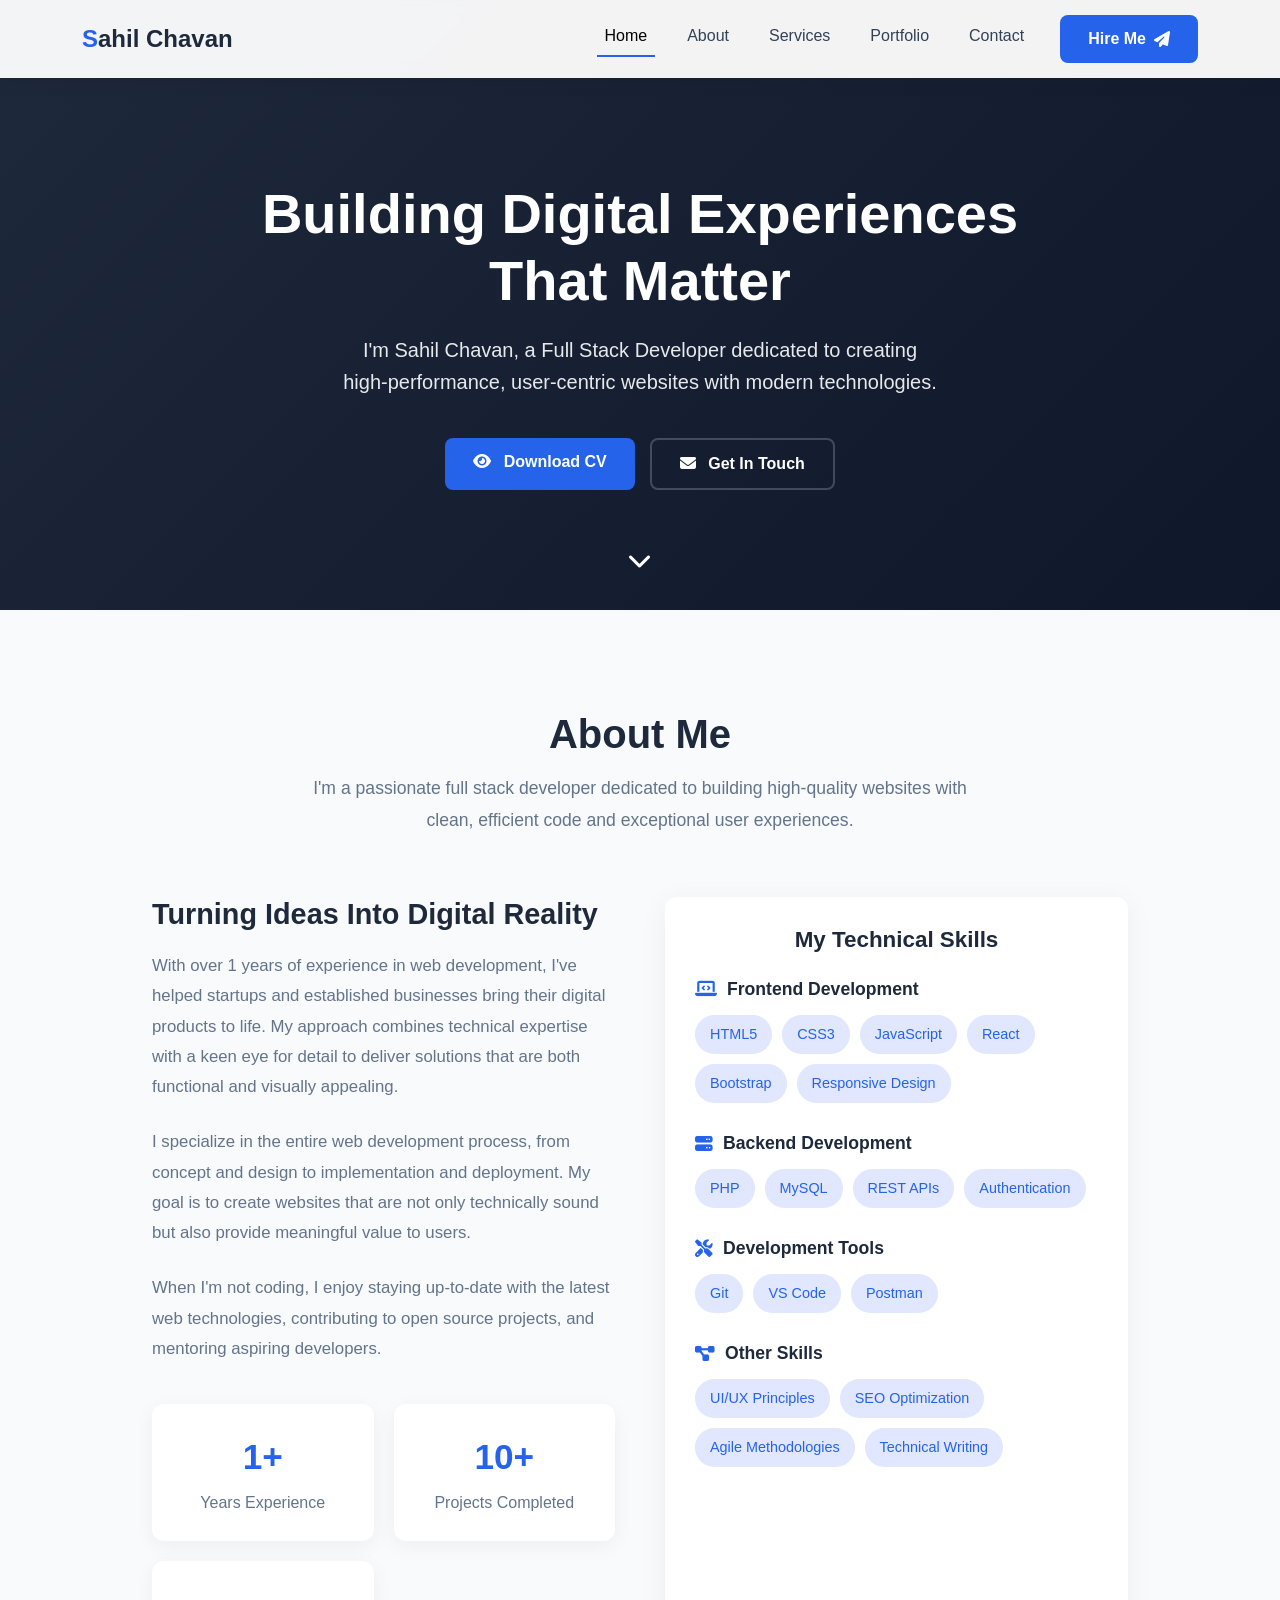
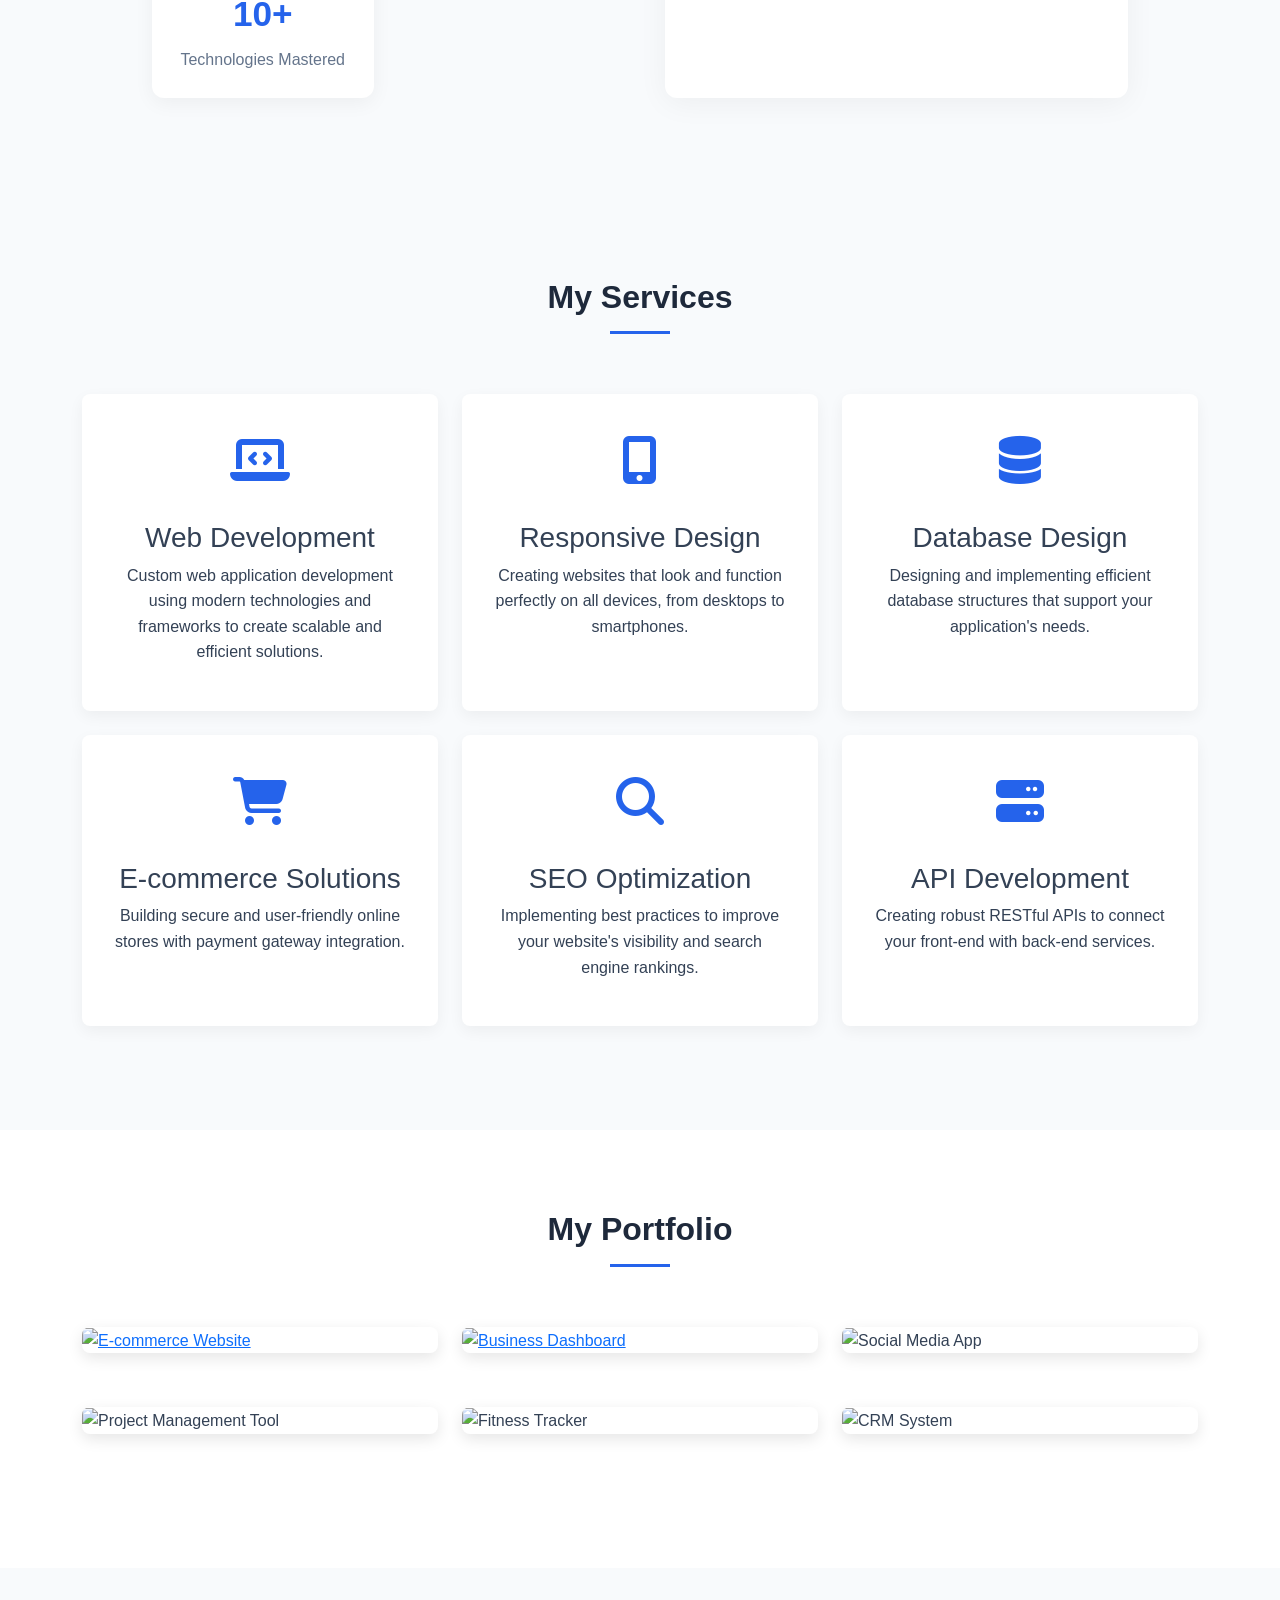
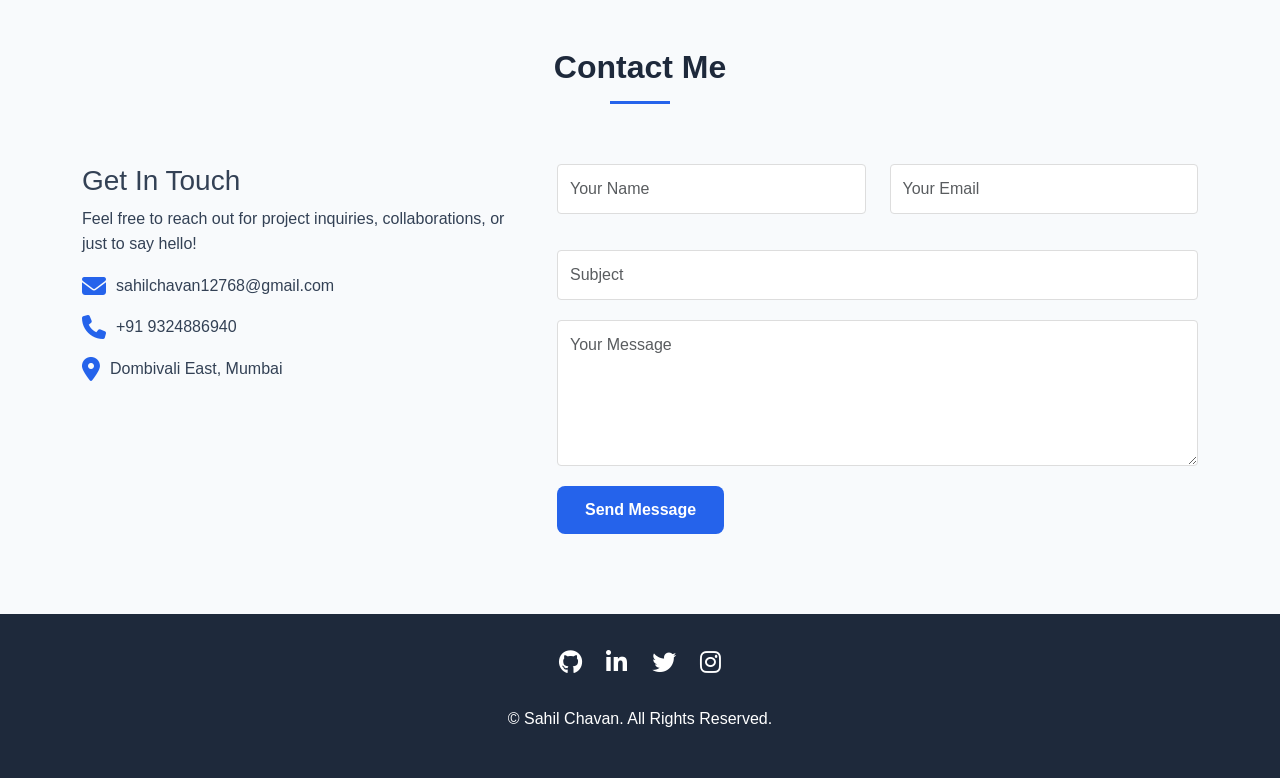
==== commit 2d83b4ad: "Update index.html" ====
--- a/index.html
+++ b/index.html
@@ -752,8 +752,8 @@
                 <h2>My Portfolio</h2>
             </div>
             <div class="row">
+                <div class="col-md-4 mb-4">
                 <a href="https://sahilchavan-dev.github.io/Clothing-Brand/">
-                <div class="col-md-4 mb-4">
                     <div class="portfolio-item">
                         <img src="https://images.unsplash.com/photo-1551288049-bebda4e38f71?ixlib=rb-4.0.3&ixid=M3wxMjA3fDB8MHxwaG90by1wYWdlfHx8fGVufDB8fHx8fA%3D%3D&auto=format&fit=crop&w=1470&q=80" alt="E-commerce Website" class="portfolio-img">
                         <div class="portfolio-overlay">
@@ -762,10 +762,10 @@
                             <p>Technologies: HTML, CSS, JAVASCRIPT, BOOTSTRAP, PHP, MYSQL</p>
                         </div>
                     </div>
-                </div>
                 </a>
+                </div>
+                <div class="col-md-4 mb-4">
                 <a href="https://sahilchavan-dev.github.io/Travelling-Website/">
-                <div class="col-md-4 mb-4">
                     <div class="portfolio-item">
                         <img src="https://images.unsplash.com/photo-1460925895917-afdab827c52f?ixlib=rb-4.0.3&ixid=M3wxMjA3fDB8MHxwaG90by1wYWdlfHx8fGVufDB8fHx8fA%3D%3D&auto=format&fit=crop&w=1415&q=80" alt="Business Dashboard" class="portfolio-img">
                         <div class="portfolio-overlay">
@@ -774,8 +774,8 @@
                             <p>Technologies: HTML, CSS, JavaScript, PHP, MySQL</p>
                         </div>
                     </div>
-                </div>
                 </a>
+                </div>
                 <div class="col-md-4 mb-4">
                     <div class="portfolio-item">
                         <img src="https://images.unsplash.com/photo-1547658719-da2b51169166?ixlib=rb-4.0.3&ixid=M3wxMjA3fDB8MHxwaG90by1wYWdlfHx8fGVufDB8fHx8fA%3D%3D&auto=format&fit=crop&w=1528&q=80" alt="Social Media App" class="portfolio-img">
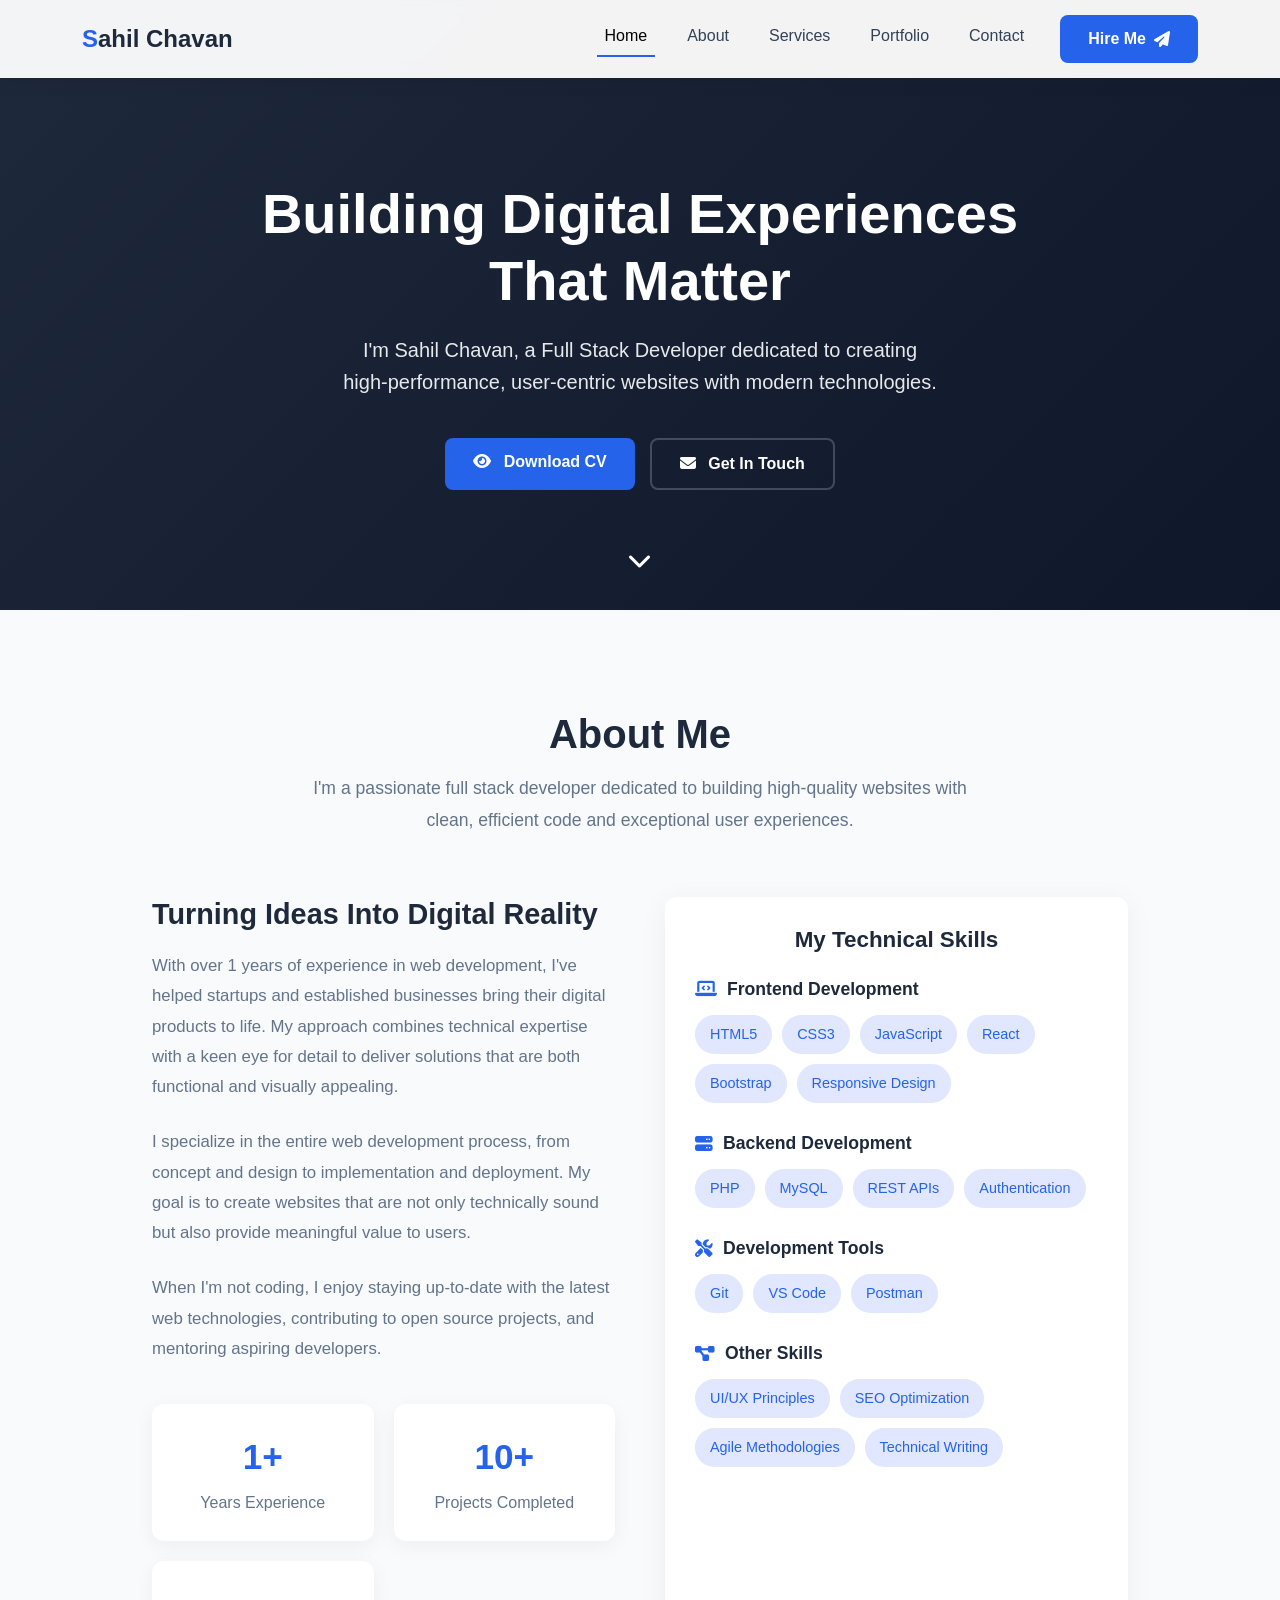
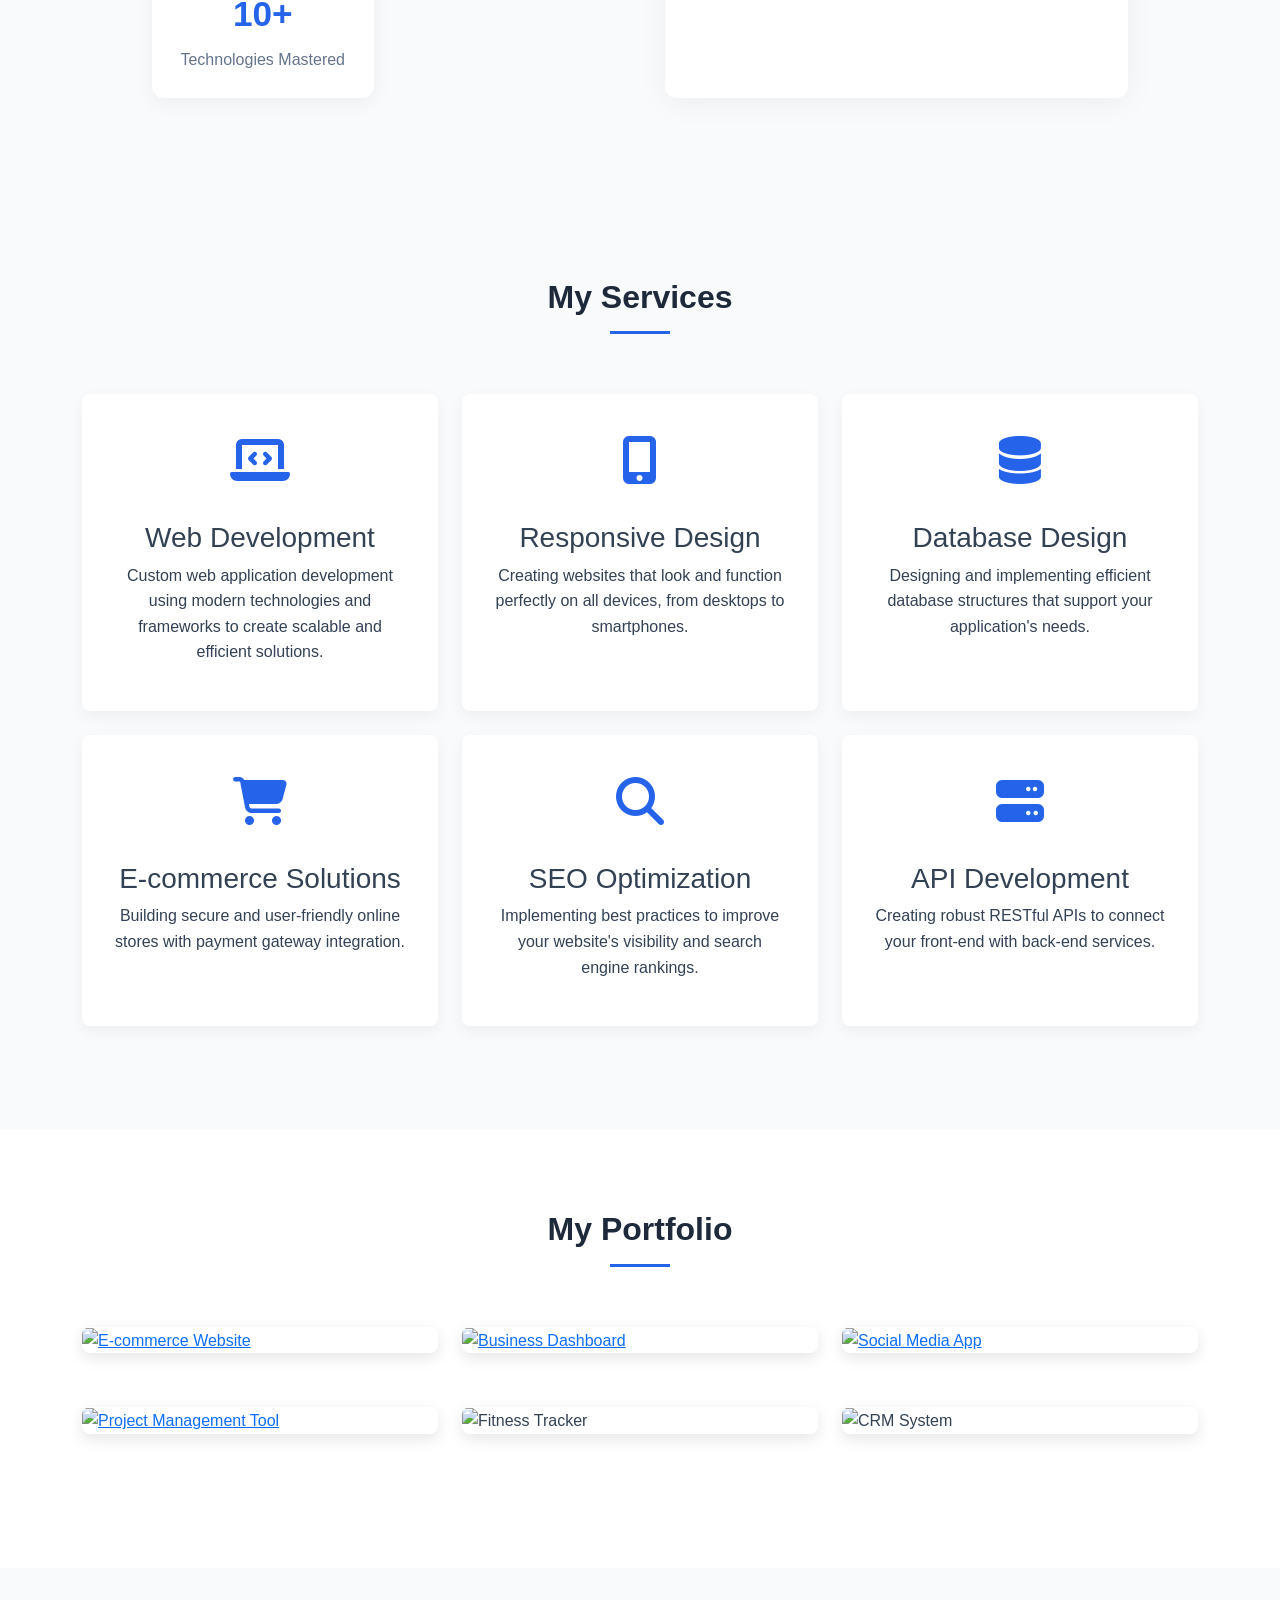
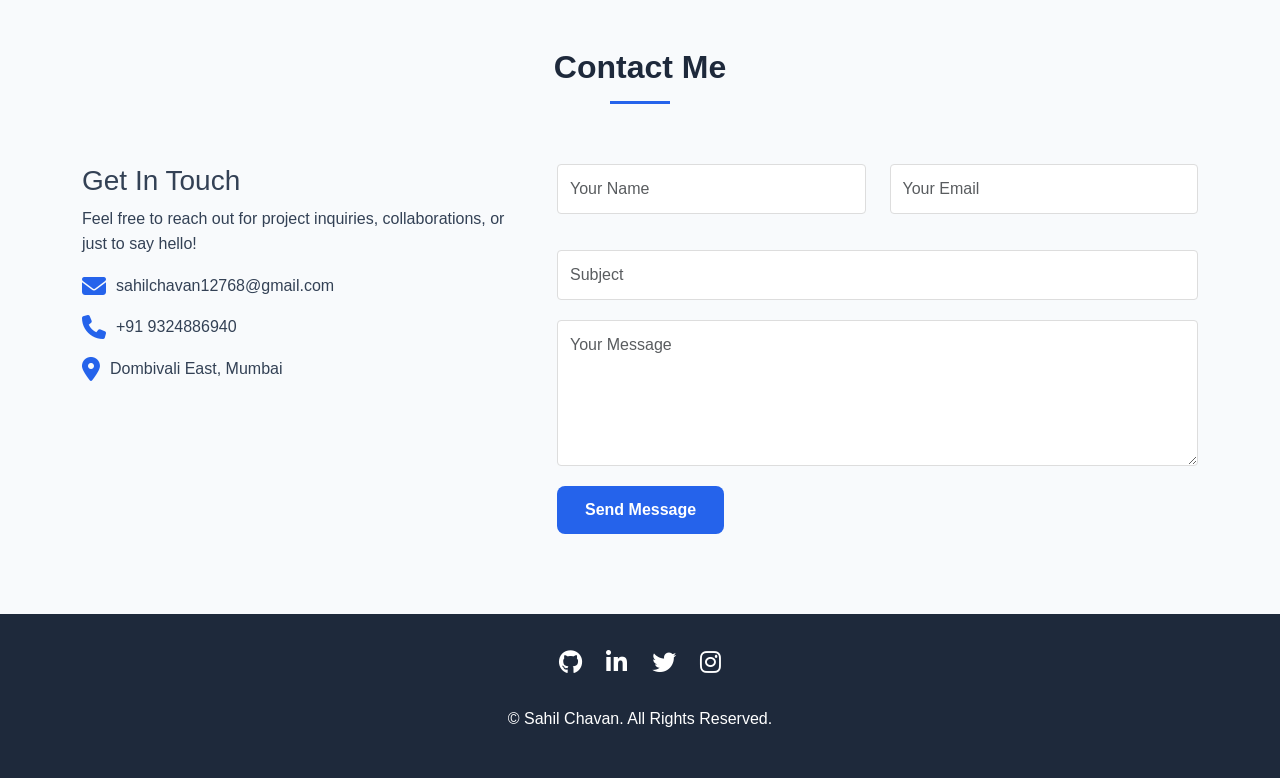
==== commit 9befb1ad: "Update index.html" ====
--- a/index.html
+++ b/index.html
@@ -769,32 +769,36 @@
                     <div class="portfolio-item">
                         <img src="https://images.unsplash.com/photo-1460925895917-afdab827c52f?ixlib=rb-4.0.3&ixid=M3wxMjA3fDB8MHxwaG90by1wYWdlfHx8fGVufDB8fHx8fA%3D%3D&auto=format&fit=crop&w=1415&q=80" alt="Business Dashboard" class="portfolio-img">
                         <div class="portfolio-overlay">
-                            <h3>Business Analytics Dashboard</h3>
-                            <p>Interactive dashboard for visualizing business metrics and KPIs with real-time data.</p>
+                            <h3>Tourism Website</h3>
+                            <p>Interactive Tourism Dashboard with real-time data.</p>
                             <p>Technologies: HTML, CSS, JavaScript, PHP, MySQL</p>
                         </div>
                     </div>
                 </a>
                 </div>
                 <div class="col-md-4 mb-4">
+                    <a href="https://sahilchavan-dev.github.io/Hotel-Booking/">
                     <div class="portfolio-item">
                         <img src="https://images.unsplash.com/photo-1547658719-da2b51169166?ixlib=rb-4.0.3&ixid=M3wxMjA3fDB8MHxwaG90by1wYWdlfHx8fGVufDB8fHx8fA%3D%3D&auto=format&fit=crop&w=1528&q=80" alt="Social Media App" class="portfolio-img">
                         <div class="portfolio-overlay">
-                            <h3>Social Media Application</h3>
-                            <p>A platform for connecting users with shared interests and enabling content sharing.</p>
-                            <p>Technologies: React, Firebase, Bootstrap</p>
-                        </div>
-                    </div>
-                </div>
-                <div class="col-md-4 mb-4">
+                            <h3>Hotel booking website</h3>
+                            <p>A platform for connecting users with shared Hotels.</p>
+                            <p>Technologies: HTML, CSS, JavaScript, PHP, MySQL</p>
+                        </div>
+                    </div>
+                    </a>
+                </div>
+                <div class="col-md-4 mb-4">
+                    <a href="https://sahilchavan-dev.github.io/Food-Ordering/">
                     <div class="portfolio-item">
                         <img src="https://images.unsplash.com/photo-1522542550221-31fd19575a2d?ixlib=rb-4.0.3&ixid=M3wxMjA3fDB8MHxwaG90by1wYWdlfHx8fGVufDB8fHx8fA%3D%3D&auto=format&fit=crop&w=1470&q=80" alt="Project Management Tool" class="portfolio-img">
                         <div class="portfolio-overlay">
-                            <h3>Project Management Tool</h3>
-                            <p>A collaborative platform for teams to manage tasks, deadlines, and project workflows.</p>
-                            <p>Technologies: Vue.js, Laravel, MySQL</p>
-                        </div>
-                    </div>
+                            <h3>Food Ordering Website</h3>
+                            <p>A platform for connecting users with shared Hotels.</p>
+                            <p>Technologies: HTML, CSS, JavaScript, PHP, MySQLL</p>
+                        </div>
+                    </div>
+                    </a>
                 </div>
                 <div class="col-md-4 mb-4">
                     <div class="portfolio-item">
@@ -802,7 +806,7 @@
                         <div class="portfolio-overlay">
                             <h3>Fitness Tracker App</h3>
                             <p>An application for tracking workouts, nutrition, and fitness progress over time.</p>
-                            <p>Technologies: React Native, Node.js, MongoDB</p>
+                            <p>Technologies: HTML, CSS, JavaScript, PHP, MySQL</p>
                         </div>
                     </div>
                 </div>
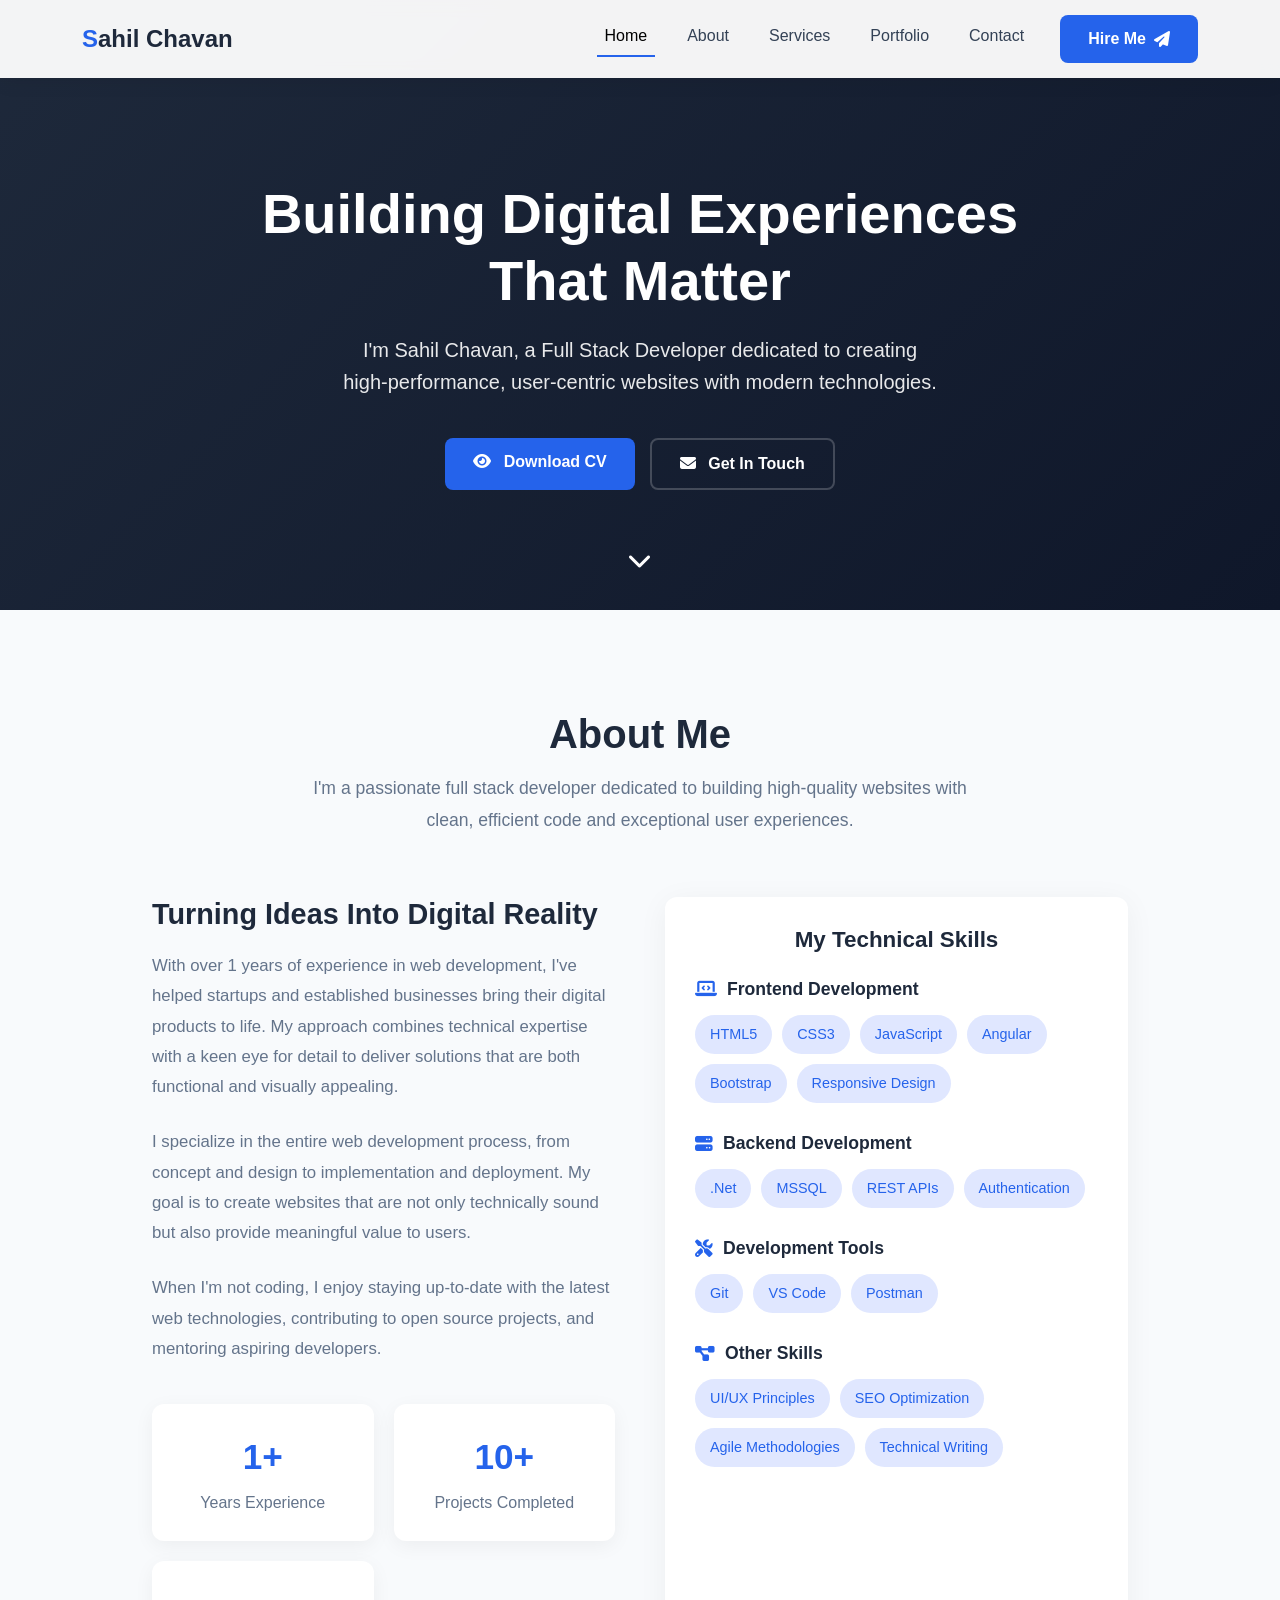
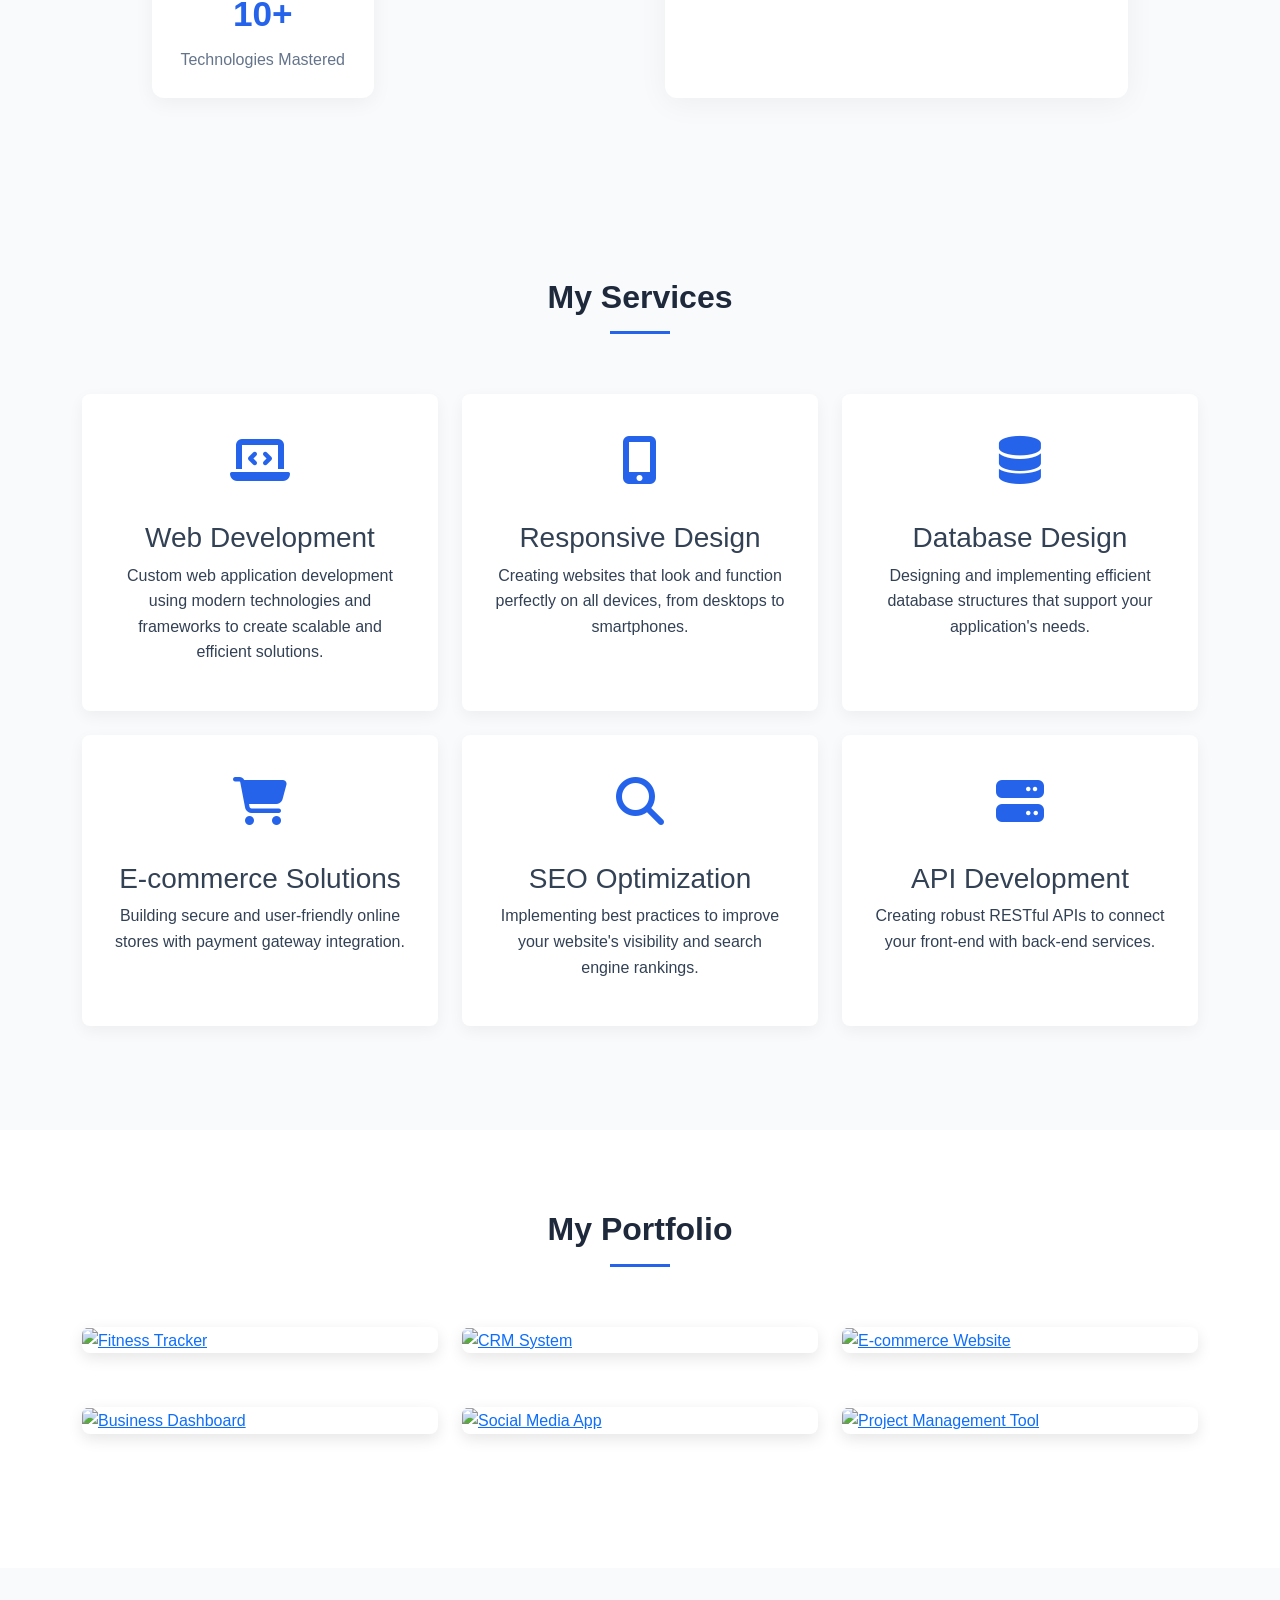
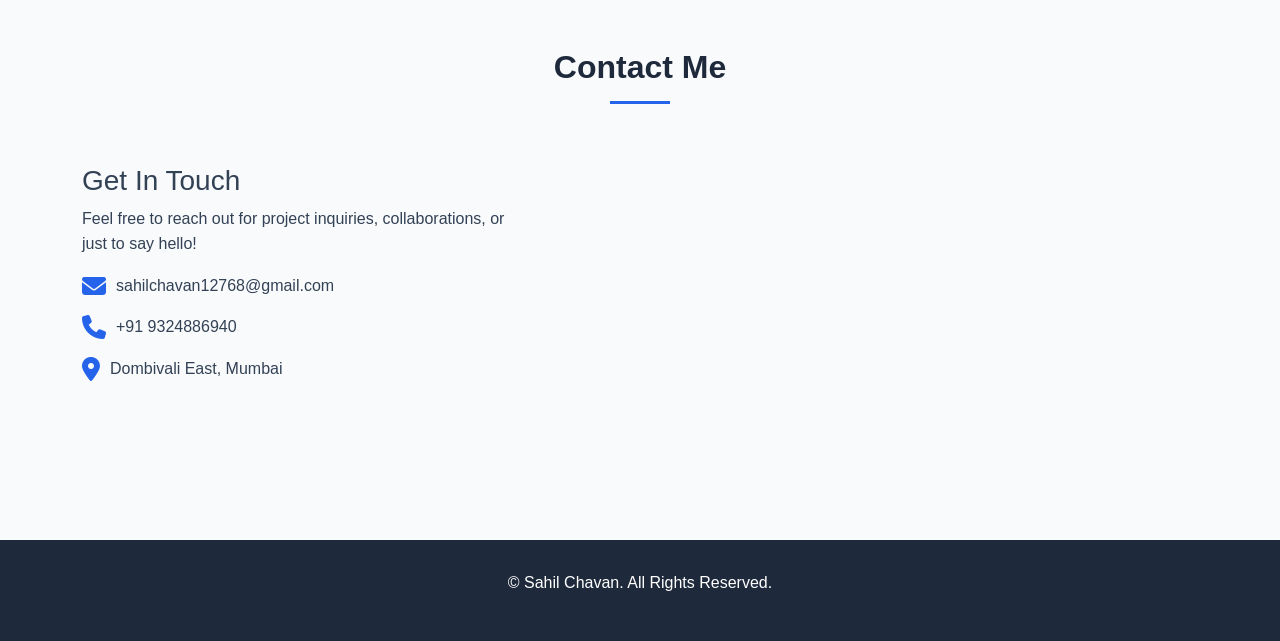
==== commit e765943f: "Update index.html" ====
--- a/index.html
+++ b/index.html
@@ -1,5 +1,6 @@
 <!DOCTYPE html>
 <html lang="en">
+
 <head>
     <meta charset="UTF-8">
     <meta name="viewport" content="width=device-width, initial-scale=1.0">
@@ -15,14 +16,14 @@
             --light-color: #ecf0f1;
             --dark-color: #2c3e50;
         }
-        
+
         body {
             font-family: 'Segoe UI', Tahoma, Geneva, Verdana, sans-serif;
             line-height: 1.6;
             color: #333;
             background-color: #f9f9f9;
         }
-        
+
         :root {
             --primary-color: #2563eb;
             --secondary-color: #1e293b;
@@ -32,7 +33,7 @@
             --text-color: #334155;
             --text-light: #64748b;
         }
-        
+
         body {
             font-family: 'Inter', -apple-system, BlinkMacSystemFont, 'Segoe UI', Roboto, Oxygen, Ubuntu, Cantarell, sans-serif;
             line-height: 1.6;
@@ -40,7 +41,7 @@
             background-color: #ffffff;
             overflow-x: hidden;
         }
-        
+
         /* Improved Navbar */
         .navbar {
             background-color: rgba(255, 255, 255, 0.95);
@@ -54,12 +55,12 @@
             -webkit-backdrop-filter: blur(8px);
             transition: all 0.3s ease;
         }
-        
+
         .navbar.scrolled {
             padding: 10px 0;
             box-shadow: 0 4px 30px rgba(0, 0, 0, 0.1);
         }
-        
+
         .navbar-brand {
             font-weight: 700;
             color: var(--secondary-color);
@@ -67,11 +68,11 @@
             display: flex;
             align-items: center;
         }
-        
+
         .navbar-brand span {
             color: var(--primary-color);
         }
-        
+
         .nav-link {
             color: var(--text-color);
             font-weight: 500;
@@ -80,7 +81,7 @@
             position: relative;
             padding: 8px 0;
         }
-        
+
         .nav-link::after {
             content: '';
             position: absolute;
@@ -91,24 +92,26 @@
             left: 0;
             transition: width 0.3s;
         }
-        
-        .nav-link:hover, .nav-link.active {
+
+        .nav-link:hover,
+        .nav-link.active {
             color: var(--primary-color);
         }
-        
-        .nav-link:hover::after, .nav-link.active::after {
+
+        .nav-link:hover::after,
+        .nav-link.active::after {
             width: 100%;
         }
-        
+
         .navbar-toggler {
             border: none;
             padding: 0.5rem;
         }
-        
+
         .navbar-toggler:focus {
             box-shadow: none;
         }
-        
+
         /* Enhanced Hero Section */
         .hero {
             background: linear-gradient(135deg, var(--secondary-color), var(--dark-color));
@@ -118,7 +121,7 @@
             position: relative;
             overflow: hidden;
         }
-        
+
         .hero::before {
             content: '';
             position: absolute;
@@ -130,35 +133,35 @@
             opacity: 0.15;
             z-index: 0;
         }
-        
+
         .hero-content {
             position: relative;
             z-index: 1;
             max-width: 800px;
             margin: 0 auto;
         }
-        
+
         .hero h1 {
             font-size: 3.5rem;
             font-weight: 800;
             margin-bottom: 20px;
             line-height: 1.2;
         }
-        
+
         .hero p {
             font-size: 1.25rem;
             color: rgba(255, 255, 255, 0.9);
             margin: 0 auto 40px;
             max-width: 600px;
         }
-        
+
         .hero-buttons {
             display: flex;
             gap: 15px;
             justify-content: center;
             flex-wrap: wrap;
         }
-        
+
         .btn {
             padding: 12px 28px;
             font-weight: 600;
@@ -166,30 +169,30 @@
             transition: all 0.3s;
             border: none;
         }
-        
+
         .btn-primary {
             background-color: var(--primary-color);
             color: white;
         }
-        
+
         .btn-primary:hover {
             background-color: #1d4ed8;
             transform: translateY(-2px);
             box-shadow: 0 10px 20px rgba(37, 99, 235, 0.2);
         }
-        
+
         .btn-outline-light {
             background-color: transparent;
             color: white;
             border: 2px solid rgba(255, 255, 255, 0.2);
         }
-        
+
         .btn-outline-light:hover {
             background-color: rgba(255, 255, 255, 0.1);
             border-color: white;
             transform: translateY(-2px);
         }
-        
+
         /* Scroll indicator */
         .scroll-indicator {
             position: absolute;
@@ -200,32 +203,39 @@
             font-size: 1.5rem;
             animation: bounce 2s infinite;
         }
-        
+
         @keyframes bounce {
-            0%, 20%, 50%, 80%, 100% {
+
+            0%,
+            20%,
+            50%,
+            80%,
+            100% {
                 transform: translateY(0) translateX(-50%);
             }
+
             40% {
                 transform: translateY(-20px) translateX(-50%);
             }
+
             60% {
                 transform: translateY(-10px) translateX(-50%);
             }
         }
-        
+
         .section-title {
             text-align: center;
             margin-bottom: 60px;
             position: relative;
         }
-        
+
         .section-title h2 {
             font-weight: 700;
             color: var(--secondary-color);
             display: inline-block;
             padding-bottom: 10px;
         }
-        
+
         .section-title h2::after {
             content: '';
             position: absolute;
@@ -236,7 +246,7 @@
             left: 50%;
             transform: translateX(-50%);
         }
-        
+
         .about {
             padding: 100px 0;
             background-color: #f8fafc;
@@ -379,7 +389,7 @@
             .about-content {
                 grid-template-columns: 1fr;
             }
-            
+
             .experience-cards {
                 grid-template-columns: 1fr;
             }
@@ -389,17 +399,17 @@
             .about-header h2 {
                 font-size: 2rem;
             }
-            
+
             .about-header p {
                 font-size: 1rem;
             }
         }
-        
+
         .services {
             background-color: var(--light-color);
             padding: 80px 0;
         }
-        
+
         .service-card {
             background-color: white;
             border-radius: 8px;
@@ -409,22 +419,22 @@
             height: 100%;
             text-align: center;
         }
-        
+
         .service-card:hover {
             transform: translateY(-10px);
             box-shadow: 0 15px 30px rgba(0, 0, 0, 0.1);
         }
-        
+
         .service-icon {
             font-size: 3rem;
             color: var(--primary-color);
             margin-bottom: 20px;
         }
-        
+
         .portfolio {
             padding: 80px 0;
         }
-        
+
         .portfolio-item {
             position: relative;
             overflow: hidden;
@@ -432,14 +442,14 @@
             margin-bottom: 30px;
             box-shadow: 0 5px 15px rgba(0, 0, 0, 0.1);
         }
-        
+
         .portfolio-img {
             width: 100%;
             height: 250px;
             object-fit: cover;
             transition: transform 0.5s;
         }
-        
+
         .portfolio-overlay {
             position: absolute;
             top: 0;
@@ -457,87 +467,87 @@
             padding: 20px;
             text-align: center;
         }
-        
+
         .portfolio-item:hover .portfolio-overlay {
             opacity: 1;
         }
-        
+
         .portfolio-item:hover .portfolio-img {
             transform: scale(1.1);
         }
-        
+
         .contact {
             background-color: var(--light-color);
             padding: 80px 0;
         }
-        
+
         .contact-info {
             margin-bottom: 30px;
         }
-        
+
         .contact-icon {
             font-size: 1.5rem;
             color: var(--primary-color);
             margin-right: 10px;
         }
-        
+
         .form-control {
             padding: 12px;
             margin-bottom: 20px;
             border: 1px solid #ddd;
             border-radius: 4px;
         }
-        
+
         footer {
             background-color: var(--secondary-color);
             color: white;
             padding: 30px 0;
             text-align: center;
         }
-        
+
         .social-icons a {
             color: white;
             font-size: 1.5rem;
             margin: 0 10px;
             transition: color 0.3s;
         }
-        
+
         .social-icons a:hover {
             color: var(--primary-color);
         }
-        
+
         @media (max-width: 992px) {
             .hero h1 {
                 font-size: 2.8rem;
             }
-            
+
             .hero p {
                 font-size: 1.1rem;
             }
         }
-        
+
         @media (max-width: 768px) {
             .navbar {
                 padding: 12px 0;
             }
-            
+
             .hero {
                 padding: 150px 0 100px;
             }
-            
+
             .hero h1 {
                 font-size: 2.2rem;
             }
-            
+
             .hero p {
                 font-size: 1rem;
             }
-            
+
             .hero-buttons {
                 flex-direction: column;
                 align-items: center;
             }
-            
+
             .btn {
                 width: 80%;
                 max-width: 250px;
@@ -545,6 +555,7 @@
         }
     </style>
 </head>
+
 <body>
     <!-- Navigation -->
     <nav class="navbar navbar-expand-lg">
@@ -552,7 +563,8 @@
             <a class="navbar-brand" href="#">
                 <span>S</span> ahil Chavan
             </a>
-            <button class="navbar-toggler" type="button" data-bs-toggle="collapse" data-bs-target="#navbarNav" aria-expanded="false" aria-label="Toggle navigation">
+            <button class="navbar-toggler" type="button" data-bs-toggle="collapse" data-bs-target="#navbarNav"
+                aria-expanded="false" aria-label="Toggle navigation">
                 <i class="fas fa-bars"></i>
             </button>
             <div class="collapse navbar-collapse" id="navbarNav">
@@ -586,7 +598,8 @@
     <section id="home" class="hero">
         <div class="hero-content">
             <h1>Building Digital Experiences That Matter</h1>
-            <p>I'm Sahil Chavan, a Full Stack Developer dedicated to creating high-performance, user-centric websites with modern technologies.</p>
+            <p>I'm Sahil Chavan, a Full Stack Developer dedicated to creating high-performance, user-centric websites
+                with modern technologies.</p>
             <div class="hero-buttons">
                 <a href="./Sahil chavan CV.pdf" download="" class="btn btn-primary">
                     <i class="fas fa-eye me-2"></i> Download CV
@@ -606,16 +619,22 @@
         <div class="container about-container">
             <div class="about-header">
                 <h2>About Me</h2>
-                <p>I'm a passionate full stack developer dedicated to building high-quality websites with clean, efficient code and exceptional user experiences.</p>
-            </div>
-            
+                <p>I'm a passionate full stack developer dedicated to building high-quality websites with clean,
+                    efficient code and exceptional user experiences.</p>
+            </div>
+
             <div class="about-content">
                 <div class="about-text">
                     <h3>Turning Ideas Into Digital Reality</h3>
-                    <p>With over 1 years of experience in web development, I've helped startups and established businesses bring their digital products to life. My approach combines technical expertise with a keen eye for detail to deliver solutions that are both functional and visually appealing.</p>
-                    <p>I specialize in the entire web development process, from concept and design to implementation and deployment. My goal is to create websites that are not only technically sound but also provide meaningful value to users.</p>
-                    <p>When I'm not coding, I enjoy staying up-to-date with the latest web technologies, contributing to open source projects, and mentoring aspiring developers.</p>
-                    
+                    <p>With over 1 years of experience in web development, I've helped startups and established
+                        businesses bring their digital products to life. My approach combines technical expertise with a
+                        keen eye for detail to deliver solutions that are both functional and visually appealing.</p>
+                    <p>I specialize in the entire web development process, from concept and design to implementation and
+                        deployment. My goal is to create websites that are not only technically sound but also provide
+                        meaningful value to users.</p>
+                    <p>When I'm not coding, I enjoy staying up-to-date with the latest web technologies, contributing to
+                        open source projects, and mentoring aspiring developers.</p>
+
                     <div class="experience-cards">
                         <div class="experience-card">
                             <div class="experience-number">1+</div>
@@ -631,32 +650,32 @@
                         </div>
                     </div>
                 </div>
-                
+
                 <div class="skills-container">
                     <h4>My Technical Skills</h4>
-                    
+
                     <div class="skill-category">
                         <h5><i class="fas fa-laptop-code"></i> Frontend Development</h5>
                         <div class="skill-tags">
                             <span class="skill-tag">HTML5</span>
                             <span class="skill-tag">CSS3</span>
                             <span class="skill-tag">JavaScript</span>
-                            <span class="skill-tag">React</span>
+                            <span class="skill-tag">Angular</span>
                             <span class="skill-tag">Bootstrap</span>
                             <span class="skill-tag">Responsive Design</span>
                         </div>
                     </div>
-                    
+
                     <div class="skill-category">
                         <h5><i class="fas fa-server"></i> Backend Development</h5>
                         <div class="skill-tags">
-                            <span class="skill-tag">PHP</span>
-                            <span class="skill-tag">MySQL</span>
+                            <span class="skill-tag">.Net</span>
+                            <span class="skill-tag">MSSQL</span>
                             <span class="skill-tag">REST APIs</span>
                             <span class="skill-tag">Authentication</span>
                         </div>
                     </div>
-                    
+
                     <div class="skill-category">
                         <h5><i class="fas fa-tools"></i> Development Tools</h5>
                         <div class="skill-tags">
@@ -665,7 +684,7 @@
                             <span class="skill-tag">Postman</span>
                         </div>
                     </div>
-                    
+
                     <div class="skill-category">
                         <h5><i class="fas fa-project-diagram"></i> Other Skills</h5>
                         <div class="skill-tags">
@@ -693,7 +712,8 @@
                             <i class="fas fa-laptop-code"></i>
                         </div>
                         <h3>Web Development</h3>
-                        <p>Custom web application development using modern technologies and frameworks to create scalable and efficient solutions.</p>
+                        <p>Custom web application development using modern technologies and frameworks to create
+                            scalable and efficient solutions.</p>
                     </div>
                 </div>
                 <div class="col-md-4 mb-4">
@@ -702,7 +722,8 @@
                             <i class="fas fa-mobile-alt"></i>
                         </div>
                         <h3>Responsive Design</h3>
-                        <p>Creating websites that look and function perfectly on all devices, from desktops to smartphones.</p>
+                        <p>Creating websites that look and function perfectly on all devices, from desktops to
+                            smartphones.</p>
                     </div>
                 </div>
                 <div class="col-md-4 mb-4">
@@ -711,7 +732,8 @@
                             <i class="fas fa-database"></i>
                         </div>
                         <h3>Database Design</h3>
-                        <p>Designing and implementing efficient database structures that support your application's needs.</p>
+                        <p>Designing and implementing efficient database structures that support your application's
+                            needs.</p>
                     </div>
                 </div>
                 <div class="col-md-4 mb-4">
@@ -729,7 +751,8 @@
                             <i class="fas fa-search"></i>
                         </div>
                         <h3>SEO Optimization</h3>
-                        <p>Implementing best practices to improve your website's visibility and search engine rankings.</p>
+                        <p>Implementing best practices to improve your website's visibility and search engine rankings.
+                        </p>
                     </div>
                 </div>
                 <div class="col-md-4 mb-4">
@@ -752,75 +775,89 @@
                 <h2>My Portfolio</h2>
             </div>
             <div class="row">
-                <div class="col-md-4 mb-4">
-                <a href="https://sahilchavan-dev.github.io/Clothing-Brand/">
-                    <div class="portfolio-item">
-                        <img src="https://images.unsplash.com/photo-1551288049-bebda4e38f71?ixlib=rb-4.0.3&ixid=M3wxMjA3fDB8MHxwaG90by1wYWdlfHx8fGVufDB8fHx8fA%3D%3D&auto=format&fit=crop&w=1470&q=80" alt="E-commerce Website" class="portfolio-img">
-                        <div class="portfolio-overlay">
-                            <h3>E-commerce Platform</h3>
-                            <p>A full-featured online store with product management, cart functionality, and secure checkout.</p>
-                            <p>Technologies: HTML, CSS, JAVASCRIPT, BOOTSTRAP, PHP, MYSQL</p>
-                        </div>
-                    </div>
-                </a>
-                </div>
-                <div class="col-md-4 mb-4">
-                <a href="https://sahilchavan-dev.github.io/Travelling-Website/">
-                    <div class="portfolio-item">
-                        <img src="https://images.unsplash.com/photo-1460925895917-afdab827c52f?ixlib=rb-4.0.3&ixid=M3wxMjA3fDB8MHxwaG90by1wYWdlfHx8fGVufDB8fHx8fA%3D%3D&auto=format&fit=crop&w=1415&q=80" alt="Business Dashboard" class="portfolio-img">
-                        <div class="portfolio-overlay">
-                            <h3>Tourism Website</h3>
-                            <p>Interactive Tourism Dashboard with real-time data.</p>
-                            <p>Technologies: HTML, CSS, JavaScript, PHP, MySQL</p>
-                        </div>
-                    </div>
-                </a>
+                 <div class="col-md-4 mb-4">
+                    <a href="https://www.bookehealth.com/">
+                        <div class="portfolio-item">
+                            <img src="https://images.unsplash.com/photo-1526628953301-3e589a6a8b74?ixlib=rb-4.0.3&ixid=M3wxMjA3fDB8MHxwaG90by1wYWdlfHx8fGVufDB8fHx8fA%3D%3D&auto=format&fit=crop&w=1403&q=80"
+                                alt="Fitness Tracker" class="portfolio-img">
+                            <div class="portfolio-overlay">
+                                <h3>Online Appointment Booking System</h3>
+                                <p>A web-based application that allows patients to easily book, reschedule, and manage
+                                    appointments with healthcare professionals in real time.</p>
+                                <p>Technologies: Angular, Bootstarp, TypeScript, .Net, MSSQL</p>
+                            </div>
+                        </div>
+                    </a>
+                </div>
+                <div class="col-md-4 mb-4">
+                    <a href="https://learnprofessional.com/">
+                        <div class="portfolio-item">
+                            <img src="https://images.unsplash.com/photo-1551434678-e076c223a692?ixlib=rb-4.0.3&ixid=M3wxMjA3fDB8MHxwaG90by1wYWdlfHx8fGVufDB8fHx8fA%3D%3D&auto=format&fit=crop&w=1470&q=80"
+                                alt="CRM System" class="portfolio-img">
+                            <div class="portfolio-overlay">
+                                <h3>Online Learning Portal</h3>
+                                <p>A web-based learning platform similar to Coursera that allows users to explore,
+                                    enroll in, and complete online courses across various subjects. </p>
+                                <p>Technologies: Angular, Bootstarp, TypeScript, .Net, MSSQL</p>
+                            </div>
+                        </div>
+                    </a>
+                </div>
+                <div class="col-md-4 mb-4">
+                    <a href="https://sahilchavan-dev.github.io/Clothing-Brand/">
+                        <div class="portfolio-item">
+                            <img src="https://images.unsplash.com/photo-1551288049-bebda4e38f71?ixlib=rb-4.0.3&ixid=M3wxMjA3fDB8MHxwaG90by1wYWdlfHx8fGVufDB8fHx8fA%3D%3D&auto=format&fit=crop&w=1470&q=80"
+                                alt="E-commerce Website" class="portfolio-img">
+                            <div class="portfolio-overlay">
+                                <h3>E-commerce Platform</h3>
+                                <p>A full-featured online store with product management, cart functionality, and secure
+                                    checkout.</p>
+                                <p>Technologies: HTML, CSS, JAVASCRIPT, BOOTSTRAP, PHP, MYSQL</p>
+                            </div>
+                        </div>
+                    </a>
+                </div>
+                <div class="col-md-4 mb-4">
+                    <a href="https://sahilchavan-dev.github.io/Travelling-Website/">
+                        <div class="portfolio-item">
+                            <img src="https://images.unsplash.com/photo-1460925895917-afdab827c52f?ixlib=rb-4.0.3&ixid=M3wxMjA3fDB8MHxwaG90by1wYWdlfHx8fGVufDB8fHx8fA%3D%3D&auto=format&fit=crop&w=1415&q=80"
+                                alt="Business Dashboard" class="portfolio-img">
+                            <div class="portfolio-overlay">
+                                <h3>Tourism Website</h3>
+                                <p>Interactive Tourism Dashboard with real-time data.</p>
+                                <p>Technologies: HTML, CSS, JavaScript, PHP, MySQL</p>
+                            </div>
+                        </div>
+                    </a>
                 </div>
                 <div class="col-md-4 mb-4">
                     <a href="https://sahilchavan-dev.github.io/Hotel-Booking/">
-                    <div class="portfolio-item">
-                        <img src="https://images.unsplash.com/photo-1547658719-da2b51169166?ixlib=rb-4.0.3&ixid=M3wxMjA3fDB8MHxwaG90by1wYWdlfHx8fGVufDB8fHx8fA%3D%3D&auto=format&fit=crop&w=1528&q=80" alt="Social Media App" class="portfolio-img">
-                        <div class="portfolio-overlay">
-                            <h3>Hotel booking website</h3>
-                            <p>A platform for connecting users with shared Hotels.</p>
-                            <p>Technologies: HTML, CSS, JavaScript, PHP, MySQL</p>
-                        </div>
-                    </div>
+                        <div class="portfolio-item">
+                            <img src="https://images.unsplash.com/photo-1547658719-da2b51169166?ixlib=rb-4.0.3&ixid=M3wxMjA3fDB8MHxwaG90by1wYWdlfHx8fGVufDB8fHx8fA%3D%3D&auto=format&fit=crop&w=1528&q=80"
+                                alt="Social Media App" class="portfolio-img">
+                            <div class="portfolio-overlay">
+                                <h3>Hotel booking website</h3>
+                                <p>A platform for connecting users with shared Hotels.</p>
+                                <p>Technologies: HTML, CSS, JavaScript, PHP, MySQL</p>
+                            </div>
+                        </div>
                     </a>
                 </div>
                 <div class="col-md-4 mb-4">
                     <a href="https://sahilchavan-dev.github.io/Food-Ordering/">
-                    <div class="portfolio-item">
-                        <img src="https://images.unsplash.com/photo-1522542550221-31fd19575a2d?ixlib=rb-4.0.3&ixid=M3wxMjA3fDB8MHxwaG90by1wYWdlfHx8fGVufDB8fHx8fA%3D%3D&auto=format&fit=crop&w=1470&q=80" alt="Project Management Tool" class="portfolio-img">
-                        <div class="portfolio-overlay">
-                            <h3>Food Ordering Website</h3>
-                            <p>A platform for connecting users with shared Hotels.</p>
-                            <p>Technologies: HTML, CSS, JavaScript, PHP, MySQLL</p>
-                        </div>
-                    </div>
+                        <div class="portfolio-item">
+                            <img src="https://images.unsplash.com/photo-1522542550221-31fd19575a2d?ixlib=rb-4.0.3&ixid=M3wxMjA3fDB8MHxwaG90by1wYWdlfHx8fGVufDB8fHx8fA%3D%3D&auto=format&fit=crop&w=1470&q=80"
+                                alt="Project Management Tool" class="portfolio-img">
+                            <div class="portfolio-overlay">
+                                <h3>Food Ordering Website</h3>
+                                <p>A platform for connecting users with shared Hotels.</p>
+                                <p>Technologies: HTML, CSS, JavaScript, PHP, MySQLL</p>
+                            </div>
+                        </div>
                     </a>
                 </div>
-                <div class="col-md-4 mb-4">
-                    <div class="portfolio-item">
-                        <img src="https://images.unsplash.com/photo-1526628953301-3e589a6a8b74?ixlib=rb-4.0.3&ixid=M3wxMjA3fDB8MHxwaG90by1wYWdlfHx8fGVufDB8fHx8fA%3D%3D&auto=format&fit=crop&w=1403&q=80" alt="Fitness Tracker" class="portfolio-img">
-                        <div class="portfolio-overlay">
-                            <h3>Fitness Tracker App</h3>
-                            <p>An application for tracking workouts, nutrition, and fitness progress over time.</p>
-                            <p>Technologies: HTML, CSS, JavaScript, PHP, MySQL</p>
-                        </div>
-                    </div>
-                </div>
-                <div class="col-md-4 mb-4">
-                    <div class="portfolio-item">
-                        <img src="https://images.unsplash.com/photo-1551434678-e076c223a692?ixlib=rb-4.0.3&ixid=M3wxMjA3fDB8MHxwaG90by1wYWdlfHx8fGVufDB8fHx8fA%3D%3D&auto=format&fit=crop&w=1470&q=80" alt="CRM System" class="portfolio-img">
-                        <div class="portfolio-overlay">
-                            <h3>CRM System</h3>
-                            <p>A customer relationship management system for businesses to track interactions.</p>
-                            <p>Technologies: PHP, JavaScript, MySQL</p>
-                        </div>
-                    </div>
-                </div>
-            </div>
+            </div>
+        </div>
         </div>
     </section>
 
@@ -835,7 +872,7 @@
                     <div class="contact-info">
                         <h3>Get In Touch</h3>
                         <p>Feel free to reach out for project inquiries, collaborations, or just to say hello!</p>
-                        
+
                         <div class="d-flex align-items-center mb-3">
                             <i class="fas fa-envelope contact-icon"></i>
                             <span>sahilchavan12768@gmail.com</span>
@@ -850,25 +887,6 @@
                         </div>
                     </div>
                 </div>
-                <div class="col-lg-7">
-                    <form id="contactForm">
-                        <div class="row">
-                            <div class="col-md-6 mb-3">
-                                <input type="text" class="form-control" placeholder="Your Name" required>
-                            </div>
-                            <div class="col-md-6 mb-3">
-                                <input type="email" class="form-control" placeholder="Your Email" required>
-                            </div>
-                        </div>
-                        <div class="mb-3">
-                            <input type="text" class="form-control" placeholder="Subject">
-                        </div>
-                        <div class="mb-3">
-                            <textarea class="form-control" rows="5" placeholder="Your Message" required></textarea>
-                        </div>
-                        <button type="submit" class="btn btn-primary">Send Message</button>
-                    </form>
-                </div>
             </div>
         </div>
     </section>
@@ -876,19 +894,13 @@
     <!-- Footer -->
     <footer>
         <div class="container">
-            <div class="social-icons mb-4">
-                <a href="#"><i class="fab fa-github"></i></a>
-                <a href="#"><i class="fab fa-linkedin-in"></i></a>
-                <a href="#"><i class="fab fa-twitter"></i></a>
-                <a href="#"><i class="fab fa-instagram"></i></a>
-            </div>
             <p>&copy; Sahil Chavan. All Rights Reserved.</p>
         </div>
     </footer>
 
     <script src="https://cdn.jsdelivr.net/npm/bootstrap@5.3.0/dist/js/bootstrap.bundle.min.js"></script>
     <script>
-            window.addEventListener('scroll', function() {
+        window.addEventListener('scroll', function () {
             const navbar = document.querySelector('.navbar');
             if (window.scrollY > 50) {
                 navbar.classList.add('scrolled');
@@ -896,23 +908,23 @@
                 navbar.classList.remove('scrolled');
             }
         });
-        
+
         // Set active nav link based on scroll position
         const sections = document.querySelectorAll('section');
         const navLinks = document.querySelectorAll('.nav-link');
-        
-        window.addEventListener('scroll', function() {
+
+        window.addEventListener('scroll', function () {
             let current = '';
-            
+
             sections.forEach(section => {
                 const sectionTop = section.offsetTop;
                 const sectionHeight = section.clientHeight;
-                
+
                 if (pageYOffset >= sectionTop - 300) {
                     current = section.getAttribute('id');
                 }
             });
-            
+
             navLinks.forEach(link => {
                 link.classList.remove('active');
                 if (link.getAttribute('href') === `#${current}`) {
@@ -920,28 +932,28 @@
                 }
             });
         });
-        
+
         // Form submission handling
-        document.getElementById('contactForm').addEventListener('submit', function(e) {
+        document.getElementById('contactForm').addEventListener('submit', function (e) {
             e.preventDefault();
             alert('Thank you for your message! I will get back to you soon.');
             this.reset();
         });
-        
+
         // Animate progress bars when scrolled into view
         function animateProgressBars() {
             const progressBars = document.querySelectorAll('.progress-bar');
-            
+
             progressBars.forEach(bar => {
                 const width = bar.style.width;
                 bar.style.width = '0';
-                
+
                 setTimeout(() => {
                     bar.style.width = width;
                 }, 100);
             });
         }
-        
+
         // Intersection Observer for progress bars animation
         const observer = new IntersectionObserver((entries) => {
             entries.forEach(entry => {
@@ -951,8 +963,9 @@
                 }
             });
         }, { threshold: 0.5 });
-        
+
         observer.observe(document.querySelector('.about'));
     </script>
 </body>
+
 </html>
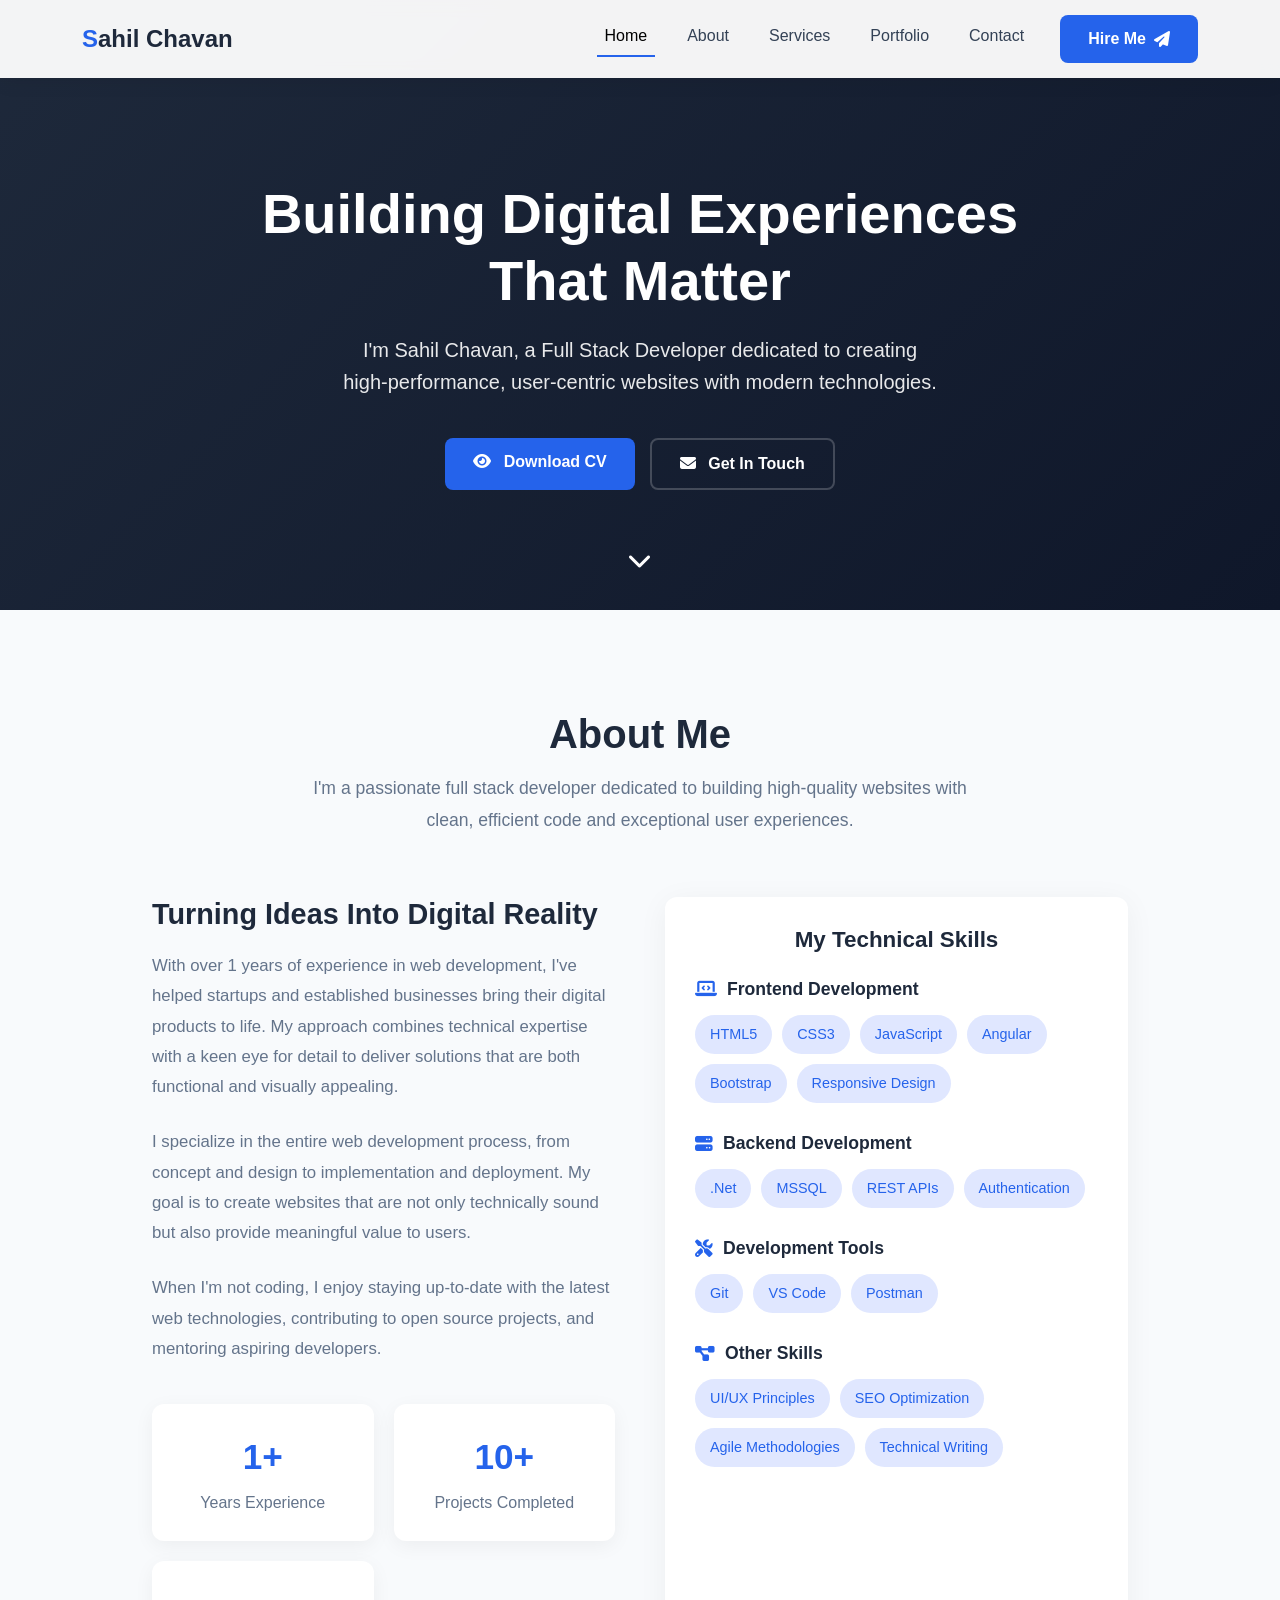
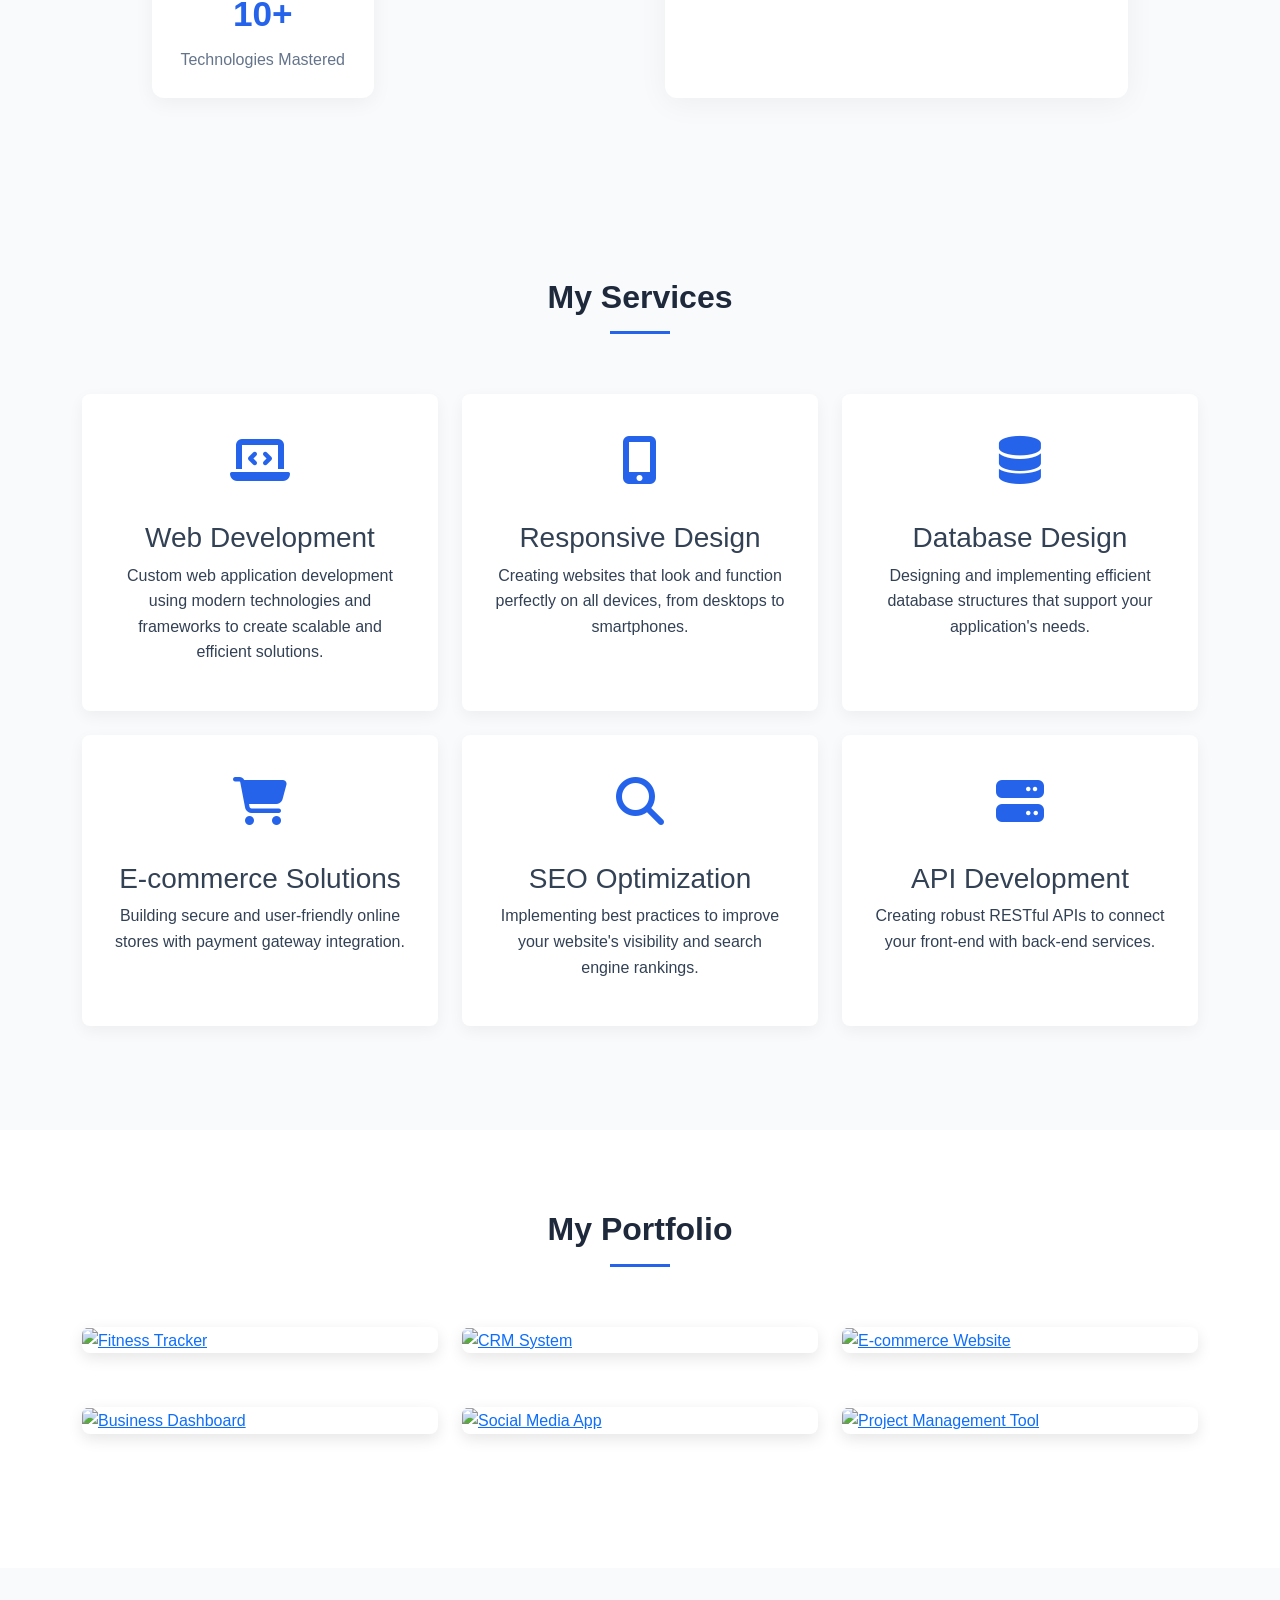
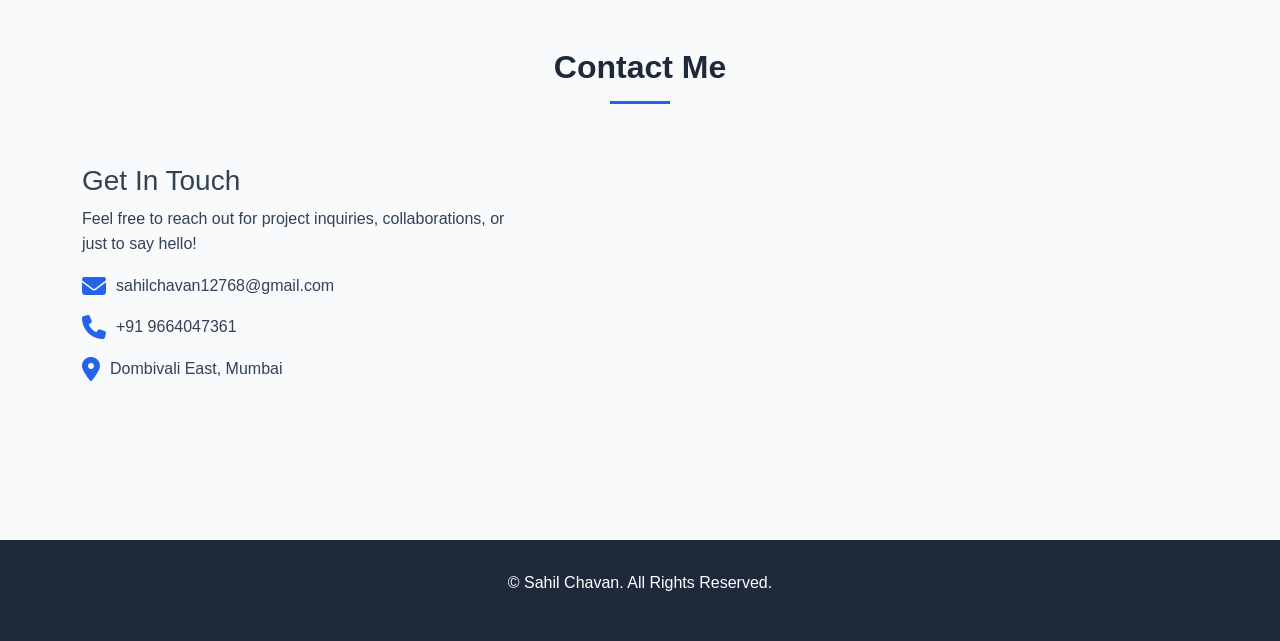
==== commit 7d955109: "Update index.html" ====
--- a/index.html
+++ b/index.html
@@ -879,7 +879,7 @@
                         </div>
                         <div class="d-flex align-items-center mb-3">
                             <i class="fas fa-phone contact-icon"></i>
-                            <span>+91 9324886940</span>
+                            <span>+91 9664047361</span>
                         </div>
                         <div class="d-flex align-items-center mb-3">
                             <i class="fas fa-map-marker-alt contact-icon"></i>
@@ -969,3 +969,4 @@
 </body>
 
 </html>
+
